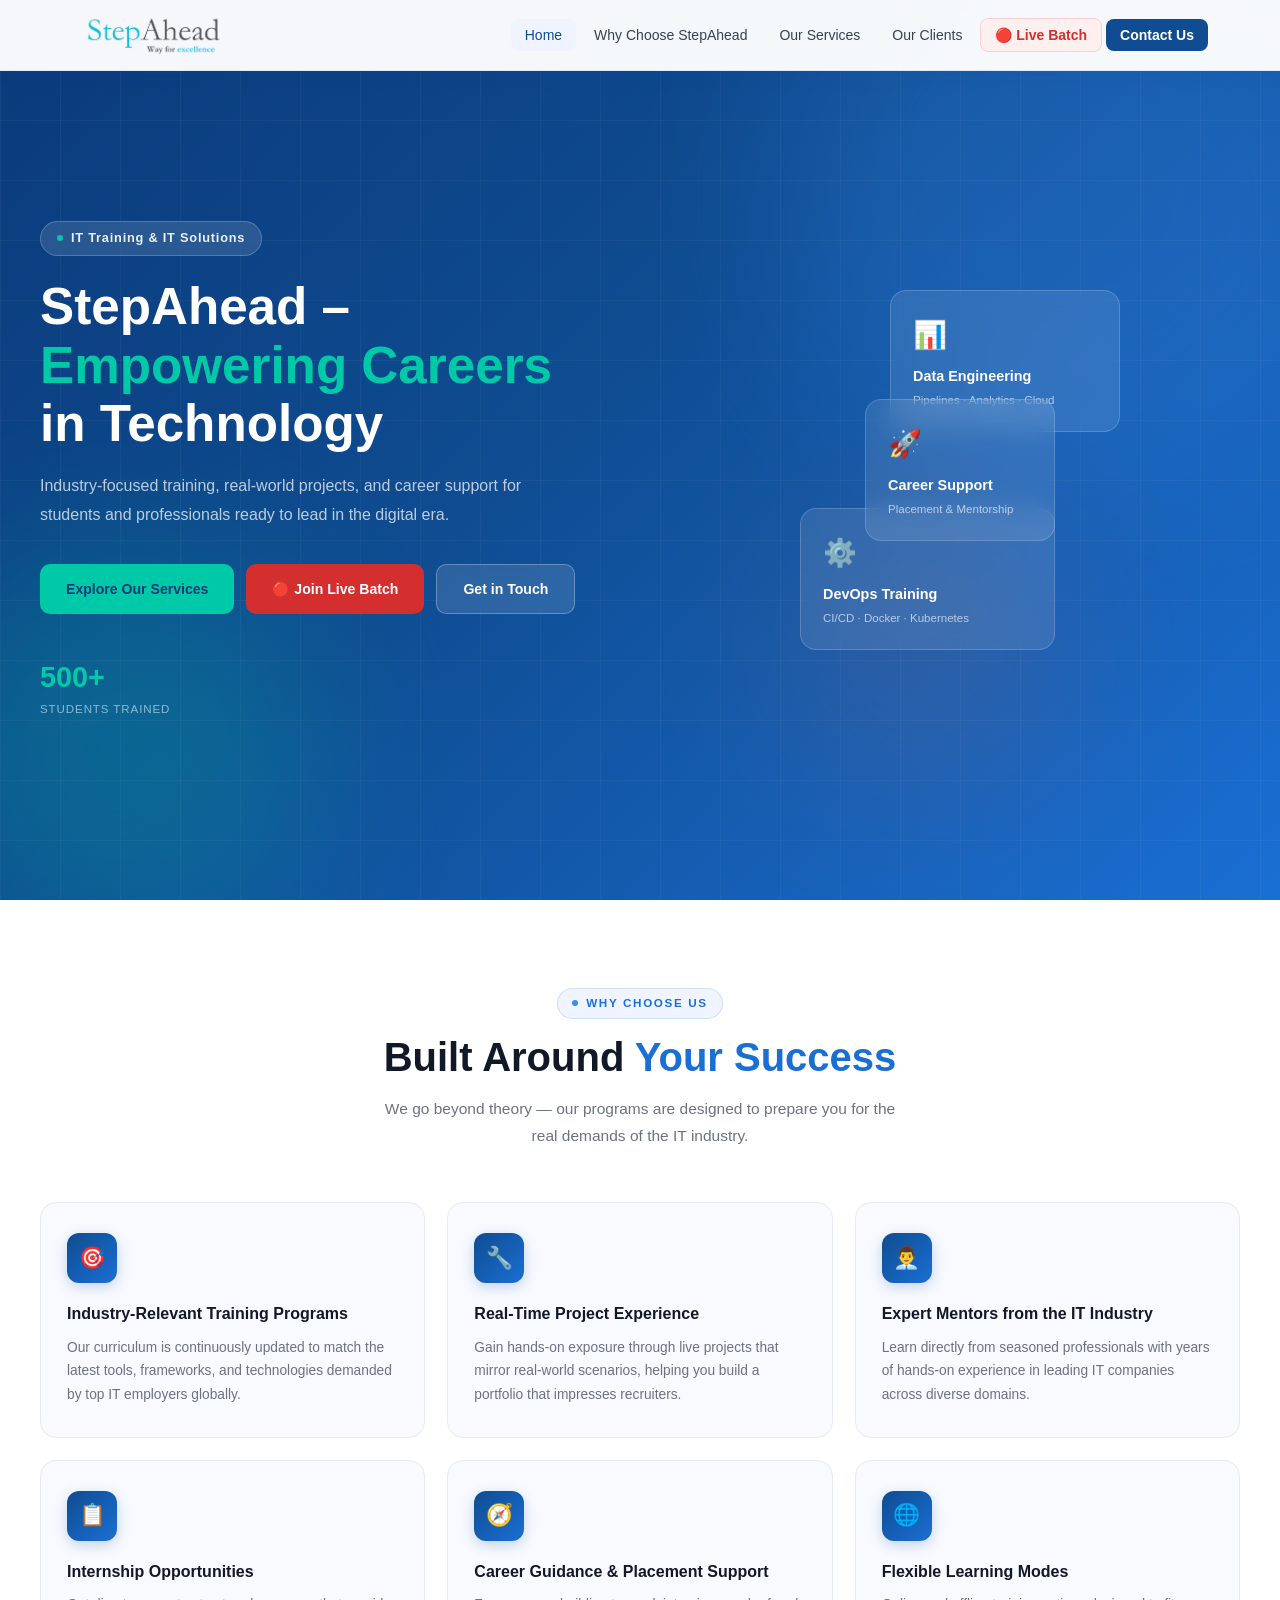
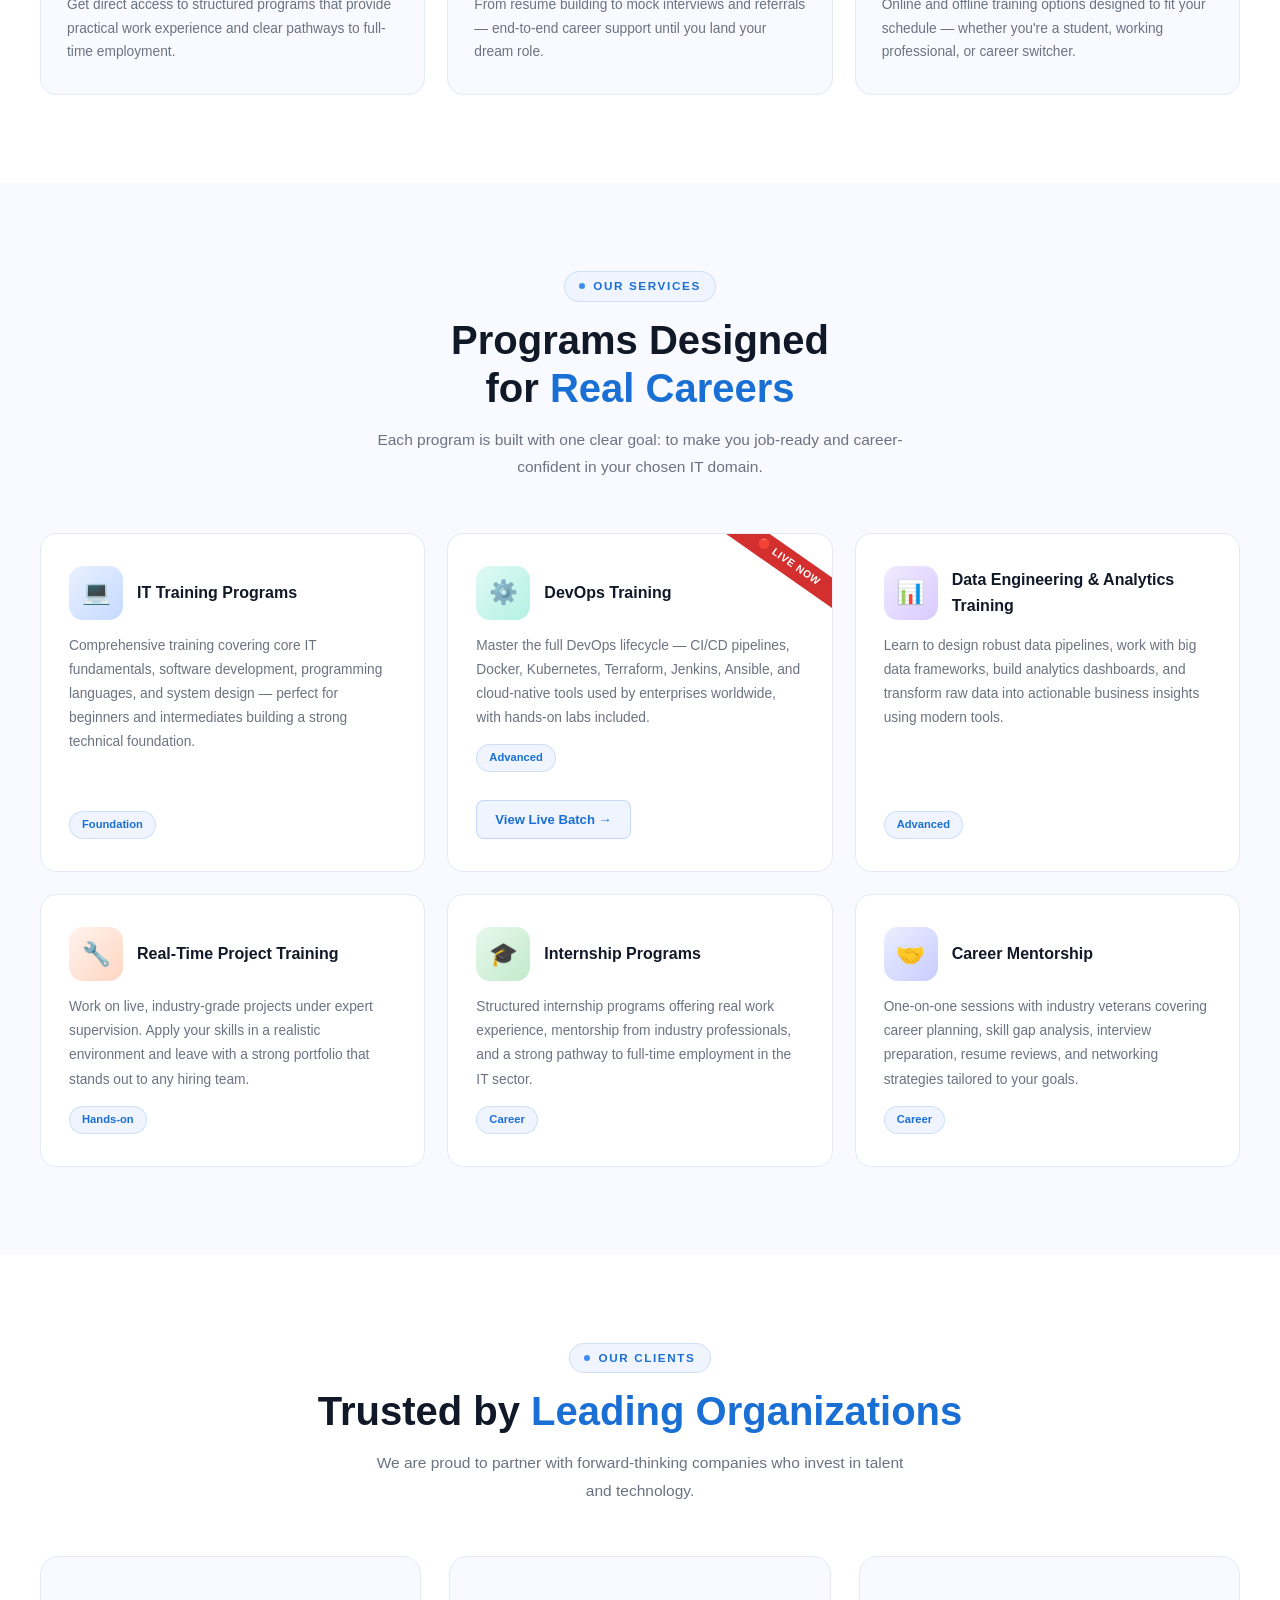
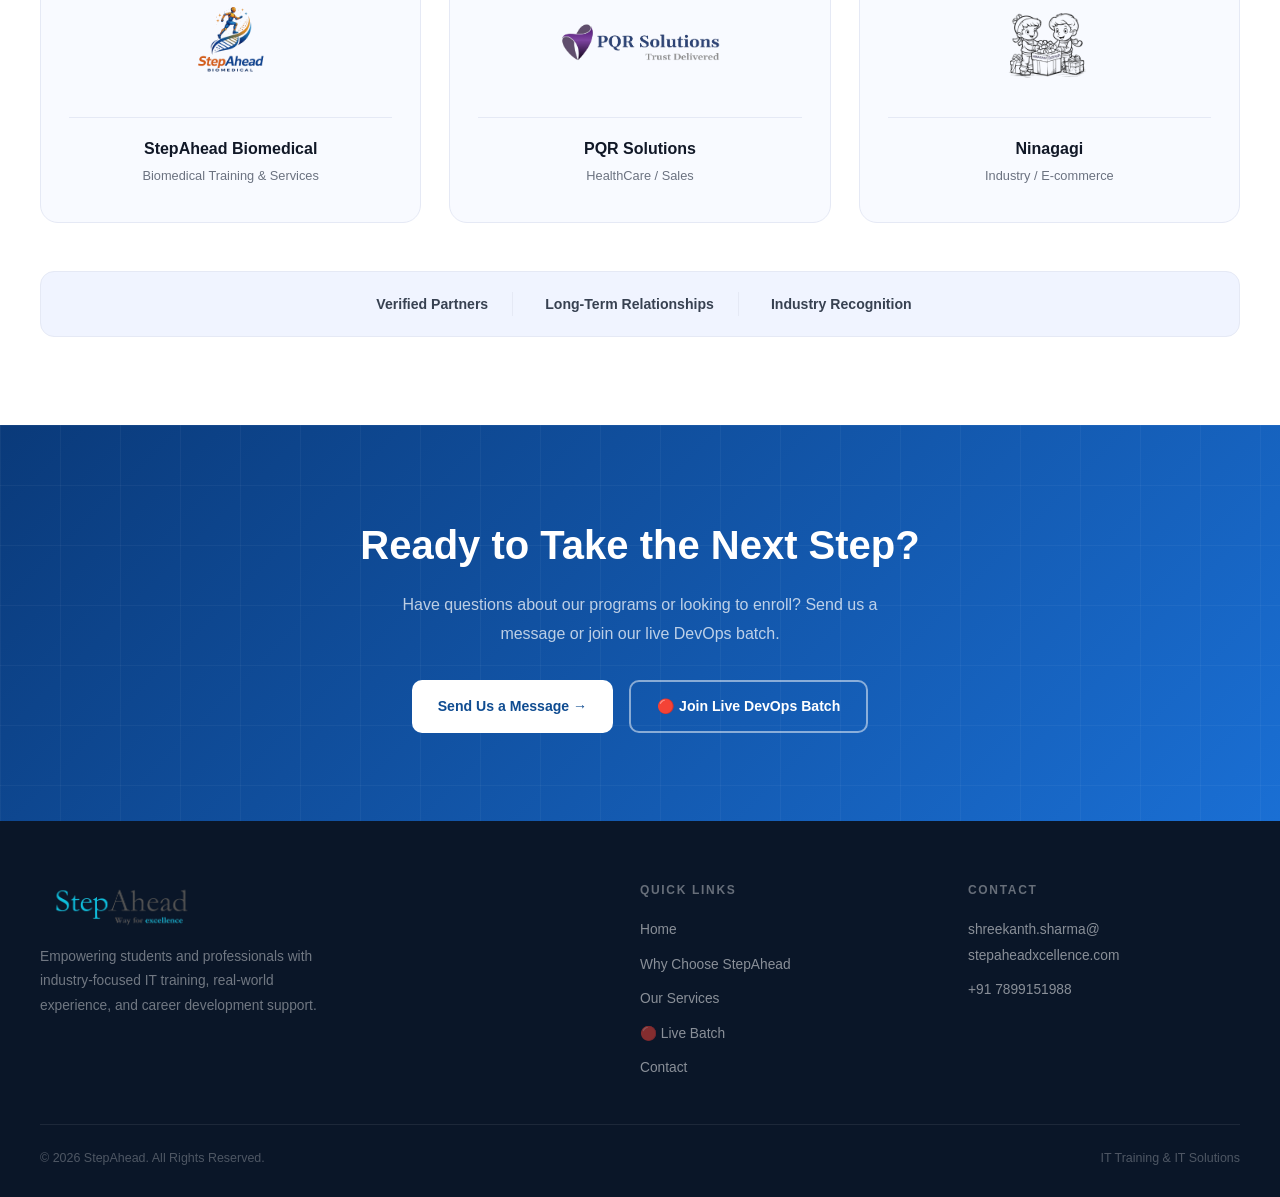
==== index.html @ 2c47f0ab "Live Batch Update" ====
<!DOCTYPE html>
<html lang="en">
<head>
  <meta charset="UTF-8" />
  <meta name="viewport" content="width=device-width, initial-scale=1.0" />
  <title>StepAhead – Way for Excellence</title>
  <link rel="icon" href="Images/SAlogo.png">
  <link href="https://fonts.googleapis.com/css2?family=Inter:wght@300;400;500;600;700;800&family=Clash+Display:wght@500;600;700&display=swap" rel="stylesheet">
  <link rel="stylesheet" href="style.css" />
  <script src="https://checkout.razorpay.com/v1/checkout.js"></script>
</head>
<body>

  <nav>
    <div class="nav-inner">
      <a class="logo" href="#" onclick="showPage('home'); return false;">
        <img src="Images/stepahead_logo.png" class="logo-img">
      </a>
      <ul class="nav-links">
        <li><a href="#" onclick="showPage('home'); return false;" data-page="home" class="current">Home</a></li>
        <li><a href="#" onclick="showPage('home', 'why'); return false;" data-page="home">Why Choose StepAhead</a></li>
        <li><a href="#" onclick="showPage('home', 'services'); return false;" data-page="home">Our Services</a></li>
        <li><a href="#" onclick="showPage('home', 'clients'); return false;" data-page="home">Our Clients</a></li>
        <li><a href="#" onclick="showPage('livebatch'); return false;" data-page="livebatch" class="nav-live">&#128308; Live Batch</a></li>
        <li><a href="#" onclick="showPage('contact'); return false;" data-page="contact" class="nav-cta">Contact Us</a></li>
      </ul>
      <button class="hamburger" id="hamburger" onclick="toggleMobile()" aria-label="Menu">
        <span></span><span></span><span></span>
      </button>
    </div>
  </nav>

  <div class="mobile-menu" id="mobileMenu">
    <ul>
      <li><a href="#" onclick="showPage('home'); toggleMobile(); return false;">Home</a></li>
      <li><a href="#" onclick="showPage('home', 'why'); toggleMobile(); return false;">Why Choose StepAhead</a></li>
      <li><a href="#" onclick="showPage('home', 'services'); toggleMobile(); return false;">Our Services</a></li>
      <li><a href="#" onclick="showPage('home', 'clients'); toggleMobile(); return false;">Our Clients</a></li>
      <li><a href="#" onclick="showPage('livebatch'); toggleMobile(); return false;">&#128308; Live Batch</a></li>
      <li><a href="#" onclick="showPage('contact'); toggleMobile(); return false;">Contact Us</a></li>
    </ul>
  </div>

  <!-- HOME PAGE -->
  <div id="home" class="page active">
    <section class="hero">
      <div class="hero-blobs"><div class="blob blob-1"></div><div class="blob blob-2"></div><div class="blob blob-3"></div></div>
      <div class="hero-grid"></div>
      <div class="hero-inner container">
        <div class="hero-content">
          <div class="hero-tag"><span class="hero-tag-dot"></span>IT Training &amp; IT Solutions</div>
          <h1>StepAhead –<br><span>Empowering Careers</span><br>in Technology</h1>
          <p>Industry-focused training, real-world projects, and career support for students and professionals ready to lead in the digital era.</p>
          <div class="hero-btns">
            <a href="#" class="btn btn-primary" onclick="showPage('home', 'services'); return false;">Explore Our Services</a>
            <a href="#" class="btn btn-live pulse-btn" onclick="showPage('livebatch'); return false;">&#128308; Join Live Batch</a>
            <a href="#" class="btn btn-secondary" onclick="showPage('contact'); return false;">Get in Touch</a>
          </div>
          <div class="hero-stats">
            <div class="hstat"><div class="hstat-num">500+</div><div class="hstat-label">Students Trained</div></div>
          </div>
        </div>
        <div class="hero-visual">
          <div class="hero-cards-stack">
            <div class="hcard hcard-1"><div class="hcard-icon">&#9881;&#65039;</div><div class="hcard-title">DevOps Training</div><div class="hcard-sub">CI/CD · Docker · Kubernetes</div></div>
            <div class="hcard hcard-2"><div class="hcard-icon">&#128202;</div><div class="hcard-title">Data Engineering</div><div class="hcard-sub">Pipelines · Analytics · Cloud</div></div>
            <div class="hcard hcard-3"><div class="hcard-icon">&#128640;</div><div class="hcard-title">Career Support</div><div class="hcard-sub">Placement &amp; Mentorship</div></div>
          </div>
        </div>
      </div>
    </section>

    <section class="why-section" id="why">
      <div class="container">
        <div class="section-header text-center fade-up">
          <div class="section-label">Why Choose Us</div>
          <h2 class="section-title">Built Around <span>Your Success</span></h2>
          <p class="section-sub">We go beyond theory — our programs are designed to prepare you for the real demands of the IT industry.</p>
        </div>
        <div class="why-grid">
          <div class="why-card fade-up"><div class="why-icon">&#127919;</div><h3>Industry-Relevant Training Programs</h3><p>Our curriculum is continuously updated to match the latest tools, frameworks, and technologies demanded by top IT employers globally.</p></div>
          <div class="why-card fade-up"><div class="why-icon">&#128295;</div><h3>Real-Time Project Experience</h3><p>Gain hands-on exposure through live projects that mirror real-world scenarios, helping you build a portfolio that impresses recruiters.</p></div>
          <div class="why-card fade-up"><div class="why-icon">&#128104;&#8205;&#128188;</div><h3>Expert Mentors from the IT Industry</h3><p>Learn directly from seasoned professionals with years of hands-on experience in leading IT companies across diverse domains.</p></div>
          <div class="why-card fade-up"><div class="why-icon">&#128203;</div><h3>Internship Opportunities</h3><p>Get direct access to structured programs that provide practical work experience and clear pathways to full-time employment.</p></div>
          <div class="why-card fade-up"><div class="why-icon">&#129517;</div><h3>Career Guidance &amp; Placement Support</h3><p>From resume building to mock interviews and referrals — end-to-end career support until you land your dream role.</p></div>
          <div class="why-card fade-up"><div class="why-icon">&#127760;</div><h3>Flexible Learning Modes</h3><p>Online and offline training options designed to fit your schedule — whether you're a student, working professional, or career switcher.</p></div>
        </div>
      </div>
    </section>

    <section class="services-section" id="services">
      <div class="container">
        <div class="section-header text-center fade-up">
          <div class="section-label">Our Services</div>
          <h2 class="section-title">Programs Designed<br>for <span>Real Careers</span></h2>
          <p class="section-sub">Each program is built with one clear goal: to make you job-ready and career-confident in your chosen IT domain.</p>
        </div>
        <div class="services-grid">
          <div class="service-card fade-up">
            <div class="service-header"><div class="service-icon-wrap si-blue">&#128187;</div><h3>IT Training Programs</h3></div>
            <p>Comprehensive training covering core IT fundamentals, software development, programming languages, and system design — perfect for beginners and intermediates building a strong technical foundation.</p>
            <span class="service-tag">Foundation</span>
          </div>
          <div class="service-card fade-up" style="position:relative;overflow:hidden;">
            <div class="live-badge-corner">&#128308; LIVE NOW</div>
            <div class="service-header"><div class="service-icon-wrap si-teal">&#9881;&#65039;</div><h3>DevOps Training</h3></div>
            <p>Master the full DevOps lifecycle — CI/CD pipelines, Docker, Kubernetes, Terraform, Jenkins, Ansible, and cloud-native tools used by enterprises worldwide, with hands-on labs included.</p>
            <span class="service-tag">Advanced</span>
            <div style="margin-top:14px;"><a href="#" onclick="showPage('livebatch'); return false;" class="btn-know-more">View Live Batch &#8594;</a></div>
          </div>
          <div class="service-card fade-up">
            <div class="service-header"><div class="service-icon-wrap si-purple">&#128202;</div><h3>Data Engineering &amp; Analytics Training</h3></div>
            <p>Learn to design robust data pipelines, work with big data frameworks, build analytics dashboards, and transform raw data into actionable business insights using modern tools.</p>
            <span class="service-tag">Advanced</span>
          </div>
          <div class="service-card fade-up">
            <div class="service-header"><div class="service-icon-wrap si-orange">&#128295;</div><h3>Real-Time Project Training</h3></div>
            <p>Work on live, industry-grade projects under expert supervision. Apply your skills in a realistic environment and leave with a strong portfolio that stands out to any hiring team.</p>
            <span class="service-tag">Hands-on</span>
          </div>
          <div class="service-card fade-up">
            <div class="service-header"><div class="service-icon-wrap si-green">&#127891;</div><h3>Internship Programs</h3></div>
            <p>Structured internship programs offering real work experience, mentorship from industry professionals, and a strong pathway to full-time employment in the IT sector.</p>
            <span class="service-tag">Career</span>
          </div>
          <div class="service-card fade-up">
            <div class="service-header"><div class="service-icon-wrap si-indigo">&#129309;</div><h3>Career Mentorship</h3></div>
            <p>One-on-one sessions with industry veterans covering career planning, skill gap analysis, interview preparation, resume reviews, and networking strategies tailored to your goals.</p>
            <span class="service-tag">Career</span>
          </div>
        </div>
      </div>
    </section>

    <section class="clients-section" id="clients">
      <div class="container">
        <div class="section-header text-center fade-up">
          <div class="section-label">Our Clients</div>
          <h2 class="section-title">Trusted by <span>Leading Organizations</span></h2>
          <p class="section-sub">We are proud to partner with forward-thinking companies who invest in talent and technology.</p>
        </div>
        <div class="clients-grid">
          <div class="client-card fade-up"><div class="client-logo-wrap"><img src="Images/stepaheadbiomedical.png" alt="Client 1" class="client-img" onerror="this.style.display='none'; this.nextElementSibling.style.display='flex';" /><div class="client-placeholder"><span class="client-placeholder-icon">&#127970;</span><span class="client-placeholder-text">stepaheadbiomedical</span></div></div><div class="client-info"><div class="client-name">StepAhead Biomedical</div><div class="client-desc">Biomedical Training &amp; Services</div></div></div>
          <div class="client-card fade-up"><div class="client-logo-wrap"><img src="Images/pqrs.png" alt="Client 2" class="client-img" onerror="this.style.display='none'; this.nextElementSibling.style.display='flex';" /><div class="client-placeholder"><span class="client-placeholder-icon">&#127970;</span><span class="client-placeholder-text">Pqrs</span></div></div><div class="client-info"><div class="client-name">PQR Solutions</div><div class="client-desc">HealthCare / Sales</div></div></div>
          <div class="client-card fade-up"><div class="client-logo-wrap"><img src="Images/ninagagi.png" alt="Client 3" class="client-img" onerror="this.style.display='none'; this.nextElementSibling.style.display='flex';" /><div class="client-placeholder"><span class="client-placeholder-icon">&#127970;</span><span class="client-placeholder-text">Ninagagi</span></div></div><div class="client-info"><div class="client-name">Ninagagi</div><div class="client-desc">Industry / E-commerce</div></div></div>
        </div>
        <div class="trust-strip fade-up">
          <div class="trust-item"><span class="trust-icon"></span> Verified Partners</div>
          <div class="trust-divider"></div>
          <div class="trust-item"><span class="trust-icon"></span> Long-Term Relationships</div>
          <div class="trust-divider"></div>
          <div class="trust-item"><span class="trust-icon"></span> Industry Recognition</div>
        </div>
      </div>
    </section>

    <section class="contact-cta">
      <div class="container">
        <h2>Ready to Take the Next Step?</h2>
        <p>Have questions about our programs or looking to enroll? Send us a message or join our live DevOps batch.</p>
        <div style="display:flex;gap:16px;justify-content:center;flex-wrap:wrap;">
          <a href="#" class="btn btn-white" onclick="showPage('contact'); return false;">Send Us a Message &#8594;</a>
          <a href="#" class="btn-live-outline" onclick="showPage('livebatch'); return false;">&#128308; Join Live DevOps Batch</a>
        </div>
      </div>
    </section>

    <footer>
      <div class="footer-inner">
        <div class="footer-grid">
          <div class="footer-brand"><a class="logo" href="#" onclick="showPage('home'); return false;"><img src="Images/stepahead_logo.png" class="logo-img"></a><p>Empowering students and professionals with industry-focused IT training, real-world experience, and career development support.</p></div>
          <div class="footer-col"><h4>Quick Links</h4><ul><li><a href="#" onclick="showPage('home'); return false;">Home</a></li><li><a href="#" onclick="showPage('home', 'why'); return false;">Why Choose StepAhead</a></li><li><a href="#" onclick="showPage('home', 'services'); return false;">Our Services</a></li><li><a href="#" onclick="showPage('livebatch'); return false;">&#128308; Live Batch</a></li><li><a href="#" onclick="showPage('contact'); return false;">Contact</a></li></ul></div>
          <div class="footer-col"><h4>Contact</h4><ul><li><a href="mailto:shreekanth.sharma@stepaheadxcellence.com">shreekanth.sharma@<br>stepaheadxcellence.com</a></li><li><a href="tel:+917899151988">+91 7899151988</a></li></ul></div>
        </div>
        <div class="footer-bottom"><p>&#169; 2026 StepAhead. All Rights Reserved.</p><p>IT Training &amp; IT Solutions</p></div>
      </div>
    </footer>
  </div> 

  <div id="livebatch" class="page">
    <div class="page-top-pad">

      <section class="course-hero">
        <div class="course-hero-bg"></div>
        <div class="container">
          <div class="live-badge-pill">&#128308; BATCH 3 — NOW ENROLLING</div>
          <h1 class="course-hero-title">DevOps Mastery<br><span>60-Day Live Training</span></h1>
          <p class="course-hero-sub">From Zero to Production-Ready Engineer — 1.5 Hours Daily Live Sessions </p>
          <div class="course-meta-strip">
            <div class="cmeta"><span class="cmeta-icon">&#128197;</span><span>60 Days</span></div>
            <div class="cmeta"><span class="cmeta-icon">&#9201;&#65039;</span><span>90 Min/Day</span></div>
            <div class="cmeta"><span class="cmeta-icon">&#129514;</span><span>50 Hands-On Labs</span></div>
            <div class="cmeta"><span class="cmeta-icon">&#127942;</span><span>Certificate</span></div>
          </div>
          <div class="course-hero-btns">
            <button class="btn-enroll-hero" onclick="openRegModal()">Enroll Now — &#8377;4,999</button>
            <a href="DevOps_60Day_Course.pdf" target="_blank" class="btn-brochure">&#128196; View Full Brochure</a>
          </div>
        </div>
      </section>

      <section class="tech-strip">
        <div class="container">
          <p class="tech-strip-label">Technologies You'll Master</p>
          <div class="tech-tags">
            <span>Linux</span><span>Docker</span><span>Kubernetes</span><span>Terraform</span>
            <span>Git &amp; GitHub</span><span>AWS</span><span>Azure</span><span>Jenkins</span>
            <span>Grafana</span><span>Prometheus</span><span>ArgoCD</span><span>DevSecOps</span>
          </div>
        </div>
      </section>

      <section class="course-section">
        <div class="container">
          <div class="section-header fade-up">
            <div class="section-label">Why This Course</div>
            <h2 class="section-title">Transform Your <span>Engineering Career</span></h2>
          </div>
          <div class="why-course-grid fade-up">
            <div class="why-course-text">
              <p>The world doesn't need more developers who simply write code. It needs engineers who understand how software breathes in production — how it is built, tested, secured, deployed, monitored, and scaled across thousands of nodes.</p>
              <p>Every module is built around real-world scenarios drawn from companies like <strong>Netflix, Amazon, Spotify, and Uber</strong> — the organizations that invented and refined the DevOps culture. You will not be watching theory slides. You will be building things.</p>
              <div class="stats-row">
                <div class="stat-box"><div class="stat-num">200x</div><div class="stat-txt">More frequent deployments</div></div>
                <div class="stat-box"><div class="stat-num">24x</div><div class="stat-txt">Faster incident recovery</div></div>
                <div class="stat-box"><div class="stat-num">50%</div><div class="stat-txt">Fewer production failures</div></div>
              </div>
              <p class="salary-note">&#128176; <strong>Salary Range:</strong> &#8377;06–40 LPA in India &nbsp;|&nbsp; $90K–$160K globally</p>
            </div>
            <div class="why-course-points">
              <div class="check-point"><span class="cp-icon">&#9989;</span><span>5 Hands-On Labs per module</span></div>
              <div class="check-point"><span class="cp-icon">&#9989;</span><span>Capstone project reviewed by mentors</span></div>
              <div class="check-point"><span class="cp-icon">&#9989;</span><span>GitHub portfolio you own outright</span></div>
              <div class="check-point"><span class="cp-icon">&#9989;</span><span>Session recordings available</span></div>
              <div class="check-point"><span class="cp-icon">&#9989;</span><span>Private community workspace</span></div>
              <div class="check-point"><span class="cp-icon">&#9989;</span><span>Weekly 1-on-1 mentor reviews</span></div>
              <div class="check-point"><span class="cp-icon">&#9989;</span><span>Course completion certificate</span></div>
              <div class="check-point"><span class="cp-icon">&#9989;</span><span>Lifetime access to course updates</span></div>
            </div>
          </div>
        </div>
      </section>

      <section class="course-section modules-section">
        <div class="container">
          <div class="section-header text-center fade-up">
            <div class="section-label">Course Curriculum</div>
            <h2 class="section-title">10 Modules · <span>60 Days</span></h2>
            <p class="section-sub">A structured journey from zero to production-ready engineer</p>
          </div>
          <div class="modules-grid fade-up">

            <div class="module-card">
              <div class="module-header"><div class="module-num">M1</div><div><div class="module-title">DevOps Foundations &amp; Culture</div><div class="module-days">Days 1–5</div></div></div>
              <p>CALMS framework, Three Ways, CI/CD pipeline model, SRE vs DevOps, DevSecOps introduction, and modern toolchain overview. Learn how Amazon deploys 10,000+ times per day.</p>
              <div class="module-tags"><span>CALMS</span><span>CI/CD</span><span>SRE</span></div>
            </div>

            <div class="module-card">
              <div class="module-header"><div class="module-num">M2</div><div><div class="module-title">Linux for DevOps Engineers</div><div class="module-days">Days 6–15</div></div></div>
              <p>Filesystem hierarchy, process management, networking fundamentals, shell scripting (2 deep-dive days), disk management, cron jobs, systemd, and Linux security hardening with SSH best practices.</p>
              <div class="module-tags"><span>Bash</span><span>Networking</span><span>Security</span></div>
            </div>

            <div class="module-card">
              <div class="module-header"><div class="module-num">M3</div><div><div class="module-title">Docker &amp; Containerization</div><div class="module-days">Days 16–22</div></div></div>
              <p>Namespaces, cgroups, Dockerfiles with multi-stage builds, volumes, networking, Docker Compose for multi-container apps, container registries, Trivy image scanning, and production best practices.</p>
              <div class="module-tags"><span>Docker</span><span>Compose</span><span>Trivy</span></div>
            </div>

            <div class="module-card">
              <div class="module-header"><div class="module-num">M4</div><div><div class="module-title">Kubernetes &amp; Orchestration</div><div class="module-days">Days 23–31</div></div></div>
              <p>Full K8s architecture, Pods/Deployments/Services, Ingress, Gateway API, ConfigMaps, Secrets, persistent storage (PV/PVC), RBAC, Helm, Kustomize, ArgoCD GitOps, and pod autoscaling (HPA/VPA/Cluster).</p>
              <div class="module-tags"><span>Kubernetes</span><span>Helm</span><span>ArgoCD</span></div>
            </div>

            <div class="module-card">
              <div class="module-header"><div class="module-num">M5</div><div><div class="module-title">Terraform &amp; Infrastructure as Code</div><div class="module-days">Days 32–38</div></div></div>
              <p>HCL deep dive, remote state with S3/DynamoDB locking, reusable modules, multi-environment patterns, Terraform in CI/CD pipelines, Open Policy Agent compliance, and drift detection.</p>
              <div class="module-tags"><span>Terraform</span><span>HCL</span><span>OPA</span></div>
            </div>

            <div class="module-card">
              <div class="module-header"><div class="module-num">M6</div><div><div class="module-title">Git, GitHub &amp; GitOps</div><div class="module-days">Days 39–45</div></div></div>
              <p>Git internals and object model, branching strategies (Gitflow, trunk-based, GitHub Flow), GitHub Actions CI/CD pipelines, OIDC auth, GitOps with ArgoCD and Flux, and custom GitHub Actions.</p>
              <div class="module-tags"><span>GitHub Actions</span><span>GitOps</span><span>ArgoCD</span></div>
            </div>

            <div class="module-card">
              <div class="module-header"><div class="module-num">M7</div><div><div class="module-title">AWS for DevOps Engineers</div><div class="module-days">Days 46–50</div></div></div>
              <p>VPC architecture, IAM in depth, EC2/ECS/EKS/Lambda, S3/RDS/DynamoDB, CodePipeline/CodeBuild/CodeDeploy, CloudWatch Container Insights, GuardDuty, Security Hub, and AWS cost optimization.</p>
              <div class="module-tags"><span>AWS</span><span>EKS</span><span>CodePipeline</span></div>
            </div>

            <div class="module-card">
              <div class="module-header"><div class="module-num">M8</div><div><div class="module-title">Azure DevOps &amp; Microsoft Cloud</div><div class="module-days">Days 51–55</div></div></div>
              <p>Azure Resource Manager, Bicep IaC, Azure AD and Managed Identities, AKS with Workload Identity, Azure DevOps YAML pipelines with approval gates, Azure Monitor, KQL queries, and Defender for Cloud.</p>
              <div class="module-tags"><span>Azure</span><span>AKS</span><span>Bicep</span></div>
            </div>

            <div class="module-card">
              <div class="module-header"><div class="module-num">M9</div><div><div class="module-title">Jenkins &amp; Advanced CI/CD</div><div class="module-days">Days 56–58</div></div></div>
              <p>Jenkins architecture with JCasC, Declarative pipelines, Shared Libraries for reusable pipeline code, dynamic Kubernetes agents, Kaniko builds (no privileged mode), pipeline security with HashiCorp Vault.</p>
              <div class="module-tags"><span>Jenkins</span><span>Kaniko</span><span>Vault</span></div>
            </div>

            <div class="module-card">
              <div class="module-header"><div class="module-num">M10</div><div><div class="module-title">Grafana, Prometheus &amp; Observability</div><div class="module-days">Days 59–60</div></div></div>
              <p>Prometheus data model, PromQL, kube-prometheus stack, Grafana dashboards and unified alerting, Loki for log aggregation, Tempo for distributed tracing, and OpenTelemetry as the modern instrumentation standard.</p>
              <div class="module-tags"><span>Prometheus</span><span>Grafana</span><span>OpenTelemetry</span></div>
            </div>

            <div class="module-card module-capstone">
              <div class="module-header"><div class="module-num cap">&#127942;</div><div><div class="module-title">Capstone: Production-Ready Platform</div><div class="module-days">Final Week</div></div></div>
              <p>Build a complete production-grade platform integrating every tool: Terraform-provisioned cloud infra, secure Kubernetes cluster, Jenkins + GitHub Actions CI/CD, microservices in Docker, GitOps via ArgoCD, and full Prometheus + Grafana + Loki + Tempo observability stack with security scanning at every stage.</p>
              <div class="module-tags"><span>All Tools</span><span>Portfolio Project</span><span>30-min Demo</span></div>
            </div>

          </div>

          <div class="brochure-cta fade-up">
            <p>Want the complete day-by-day breakdown with all 50 hands-on labs?</p>
            <a href="DevOps_60Day_Course.pdf" target="_blank" class="btn-brochure-lg">&#128196; Download Full Course Brochure</a>
          </div>
        </div>
      </section>

      <section class="pricing-section">
        <div class="container">
          <div class="section-header text-center fade-up">
            <div class="section-label">Enroll Now</div>
            <h2 class="section-title">Join <span>Batch 3</span></h2>
            <p class="section-sub">Limited to 30 seats. Sessions run Mon–Sat, 90 min/day. Recordings available.</p>
          </div>
          <div class="pricing-card fade-up">
            <div class="pricing-badge">Most Popular</div>
            <div class="pricing-top">
              <div class="pricing-icon">&#9881;&#65039;</div>
              <div class="pricing-name">DevOps Mastery — Batch 3</div>
              <div class="pricing-duration">60 Days · Live · 1.5 hrs/day</div>
            </div>
            <div class="pricing-amount">
              <span class="price-currency">&#8377;</span>
              <span class="price-value">4,999</span>
              <span class="price-note">one-time</span>
            </div>
            <ul class="pricing-features">
              <li>&#9989; 60 live instructor-led sessions with recordings</li>
              <li>&#9989; 50 hands-on labs across 10 modules</li>
              <li>&#9989; Private community workspace</li>
              <li>&#9989; All course materials &amp; code repositories</li>
              <li>&#9989; Weekly 1-on-1 progress reviews with mentor</li>
              <li>&#9989; Capstone project review &amp; 30-min demo</li>
              <li>&#9989; Course completion certificate</li>
              <li>&#9989; GitHub portfolio repository you own</li>
              <li>&#9989; Lifetime access to course updates</li>
            </ul>
            <button class="btn-enroll-main" onclick="openRegModal()">Enroll &amp; Pay &#8377;4,999</button>
            <p class="pricing-note">Secure payment via Razorpay · UPI / Card / Net Banking accepted</p>
          </div>
        </div>
      </section>

      <footer>
        <div class="footer-inner">
          <div class="footer-grid">
            <div class="footer-brand"><a class="logo" href="#" onclick="showPage('home'); return false;"><img src="Images/stepahead_logo.png" class="logo-img"></a><p>Empowering students and professionals with industry-focused IT training and career development support.</p></div>
            <div class="footer-col"><h4>Quick Links</h4><ul><li><a href="#" onclick="showPage('home'); return false;">Home</a></li><li><a href="#" onclick="showPage('livebatch'); return false;">Live Batch</a></li><li><a href="#" onclick="showPage('home', 'services'); return false;">Our Services</a></li><li><a href="#" onclick="showPage('contact'); return false;">Contact</a></li></ul></div>
            <div class="footer-col"><h4>Contact</h4><ul><li><a href="mailto:shreekanth.sharma@stepaheadxcellence.com">shreekanth.sharma@<br>stepaheadxcellence.com</a></li><li><a href="tel:+917899151988">+91 7899151988</a></li></ul></div>
          </div>
          <div class="footer-bottom"><p>&#169; 2026 StepAhead. All Rights Reserved.</p><p>IT Training &amp; IT Solutions</p></div>
        </div>
      </footer>
    </div>
  </div>


  <div id="contact" class="page">
    <div class="page-top-pad">
      <div class="page-hero">
        <div class="container">
          <div class="section-label">Get in Touch</div>
          <h1>Send Us a Message</h1>
          <p>Have a question about our programs, courses, or career support? Fill in the form below and our team will get back to you within 24 hours.</p>
        </div>
      </div>
      <div class="contact-body">
        <div class="contact-grid">
          <div class="cinfo-block fade-up">
            <h3>Contact Information</h3>
            <div class="cinfo-item"><div class="cinfo-icon">&#128231;</div><div><div class="cinfo-label">Email</div><div class="cinfo-val">shreekanth.sharma@stepaheadxcellence.com</div></div></div>
            <div class="cinfo-item"><div class="cinfo-icon">&#128222;</div><div><div class="cinfo-label">Phone</div><div class="cinfo-val">+91 7899151988</div></div></div>
            <div class="cinfo-item"><div class="cinfo-icon">&#127760;</div><div><div class="cinfo-label">Website</div><div class="cinfo-val">stepaheadxcellence.com</div></div></div>
            <div class="cinfo-item"><div class="cinfo-icon">&#128205;</div><div><div class="cinfo-label">Location</div><div class="cinfo-val">No. 59/22, 2nd floor, Kamakya Layout, Bangalore - 560085</div></div></div>
            <div class="cinfo-item"><div class="cinfo-icon">&#128336;</div><div><div class="cinfo-label">Office Hours</div><div class="cinfo-val">Mon – Sat: 9:00 AM – 9:00 PM IST</div></div></div>
          </div>
          <div class="form-card fade-up">
            <div id="contactFormInner">
              <div class="form-card-title">Send Us a Message</div>
              <div class="form-card-sub">We'd love to hear from you. Fields marked * are required.</div>
              <form id="contactForm" action="https://formspree.io/f/xreyggek" method="POST" onsubmit="handleFormSubmit(event)">
                <input type="hidden" name="_replyto" id="replyToField" value="" />
                <div class="form-row">
                  <div class="form-group"><label for="fname">Full Name *</label><input type="text" id="fname" name="name" placeholder="Your full name" required /></div>
                  <div class="form-group"><label for="femail">Email Address *</label><input type="email" id="femail" name="email" placeholder="your@email.com" required oninput="document.getElementById('replyToField').value = this.value" /></div>
                </div>
                <div class="form-group"><label for="fphone">Phone Number</label><input type="tel" id="fphone" name="phone" placeholder="+91 00000 00000" /></div>
                <div class="form-group"><label for="fsubject">Subject *</label>
                  <select id="fsubject" name="subject" required>
                    <option value="">What can we help you with?</option>
                    <option>DevOps Mastery – Live Batch Enquiry</option>
                    <option>IT Training Programs</option>
                    <option>Data Engineering &amp; Analytics Training</option>
                    <option>Real-Time Project Training</option>
                    <option>Internship Programs</option>
                    <option>Career Mentorship</option>
                    <option>General Enquiry</option>
                  </select>
                </div>
                <div class="form-group"><label for="fmessage">Message *</label><textarea id="fmessage" name="message" placeholder="Tell us more about what you're looking for..." required></textarea></div>
                <button type="submit" class="btn-submit" id="submitBtn">Send Message &#8594;</button>
                <p class="form-note">Your message is sent securely via Formspree directly to our team.</p>
              </form>
            </div>
            <div class="form-success-msg" id="formSuccess">
              <div class="check"></div>
              <h3>Message Sent Successfully!</h3>
              <p>Thank you for reaching out to StepAhead. We'll get back to you within 24 business hours at <strong>shreekanth.sharma@stepaheadxcellence.com</strong>.</p>
            </div>
          </div>
        </div>
      </div>
      <footer>
        <div class="footer-inner">
          <div class="footer-grid">
            <div class="footer-brand"><a class="logo" href="#" onclick="showPage('home'); return false;"><img src="Images/stepahead_logo.png" class="logo-img"></a><p>Empowering students and professionals with industry-focused IT training and career development support.</p></div>
            <div class="footer-col"><h4>Quick Links</h4><ul><li><a href="#" onclick="showPage('home'); return false;">Home</a></li><li><a href="#" onclick="showPage('home', 'why'); return false;">Why Choose StepAhead</a></li><li><a href="#" onclick="showPage('home', 'services'); return false;">Our Services</a></li><li><a href="#" onclick="showPage('livebatch'); return false;">Live Batch</a></li><li><a href="#" onclick="showPage('contact'); return false;">Contact</a></li></ul></div>
            <div class="footer-col"><h4>Contact</h4><ul><li><a href="mailto:shreekanth.sharma@stepaheadxcellence.com">shreekanth.sharma@<br>stepaheadxcellence.com</a></li></ul></div>
          </div>
          <div class="footer-bottom"><p>&#169; 2026 StepAhead. All Rights Reserved.</p><p>IT Training &amp; IT solutions</p></div>
        </div>
      </footer>
    </div>
  </div>


  
  <div id="regModal" class="modal-overlay" onclick="closeRegModal(event)">
    <div class="modal-box">
      <button class="modal-close" onclick="closeRegModalDirect()">&times;</button>
      <div id="regFormWrap">
        <div class="modal-header">
          <div class="modal-badge">&#128308; Batch 3 — DevOps Mastery</div>
          <h2>Register &amp; Enroll</h2>
          <p>Fill in your details. After registration you'll be redirected to complete payment of <strong>&#8377;4,999</strong> via Razorpay.</p>
        </div>
        <form id="regForm" onsubmit="handleRegistration(event)">
          <div class="form-group">
            <label for="reg_name">Full Name *</label>
            <input type="text" id="reg_name" name="name" placeholder="Your full name" required />
          </div>
          <div class="form-group">
            <label for="reg_email">Email Address (Gmail preferred) *</label>
            <input type="email" id="reg_email" name="email" placeholder="yourname@gmail.com" required />
          </div>
          <div class="form-group">
            <label for="reg_phone">Contact Number *</label>
            <input type="tel" id="reg_phone" name="phone" placeholder="+91 00000 00000" required />
          </div>
          <div class="form-group">
            <label for="reg_org">College / Organisation *</label>
            <input type="text" id="reg_org" name="organisation" placeholder="e.g. VTU / TCS / Infosys" required />
          </div>
          <button type="submit" class="btn-enroll-main" id="regSubmitBtn" style="width:100%;">Proceed to Payment &#8594;</button>
          <p class="form-note">Your data is sent directly to our team at shreekanth.sharma@stepaheadxcellence.com. Secure payment via Razorpay.</p>
        </form>
      </div>
      <div id="regSuccess" style="display:none;" class="form-success-msg">
        <div class="check"></div>
        <h3>Registration Received!</h3>
        <p>Thank you <span id="reg_success_name" style="font-weight:700;color:var(--blue);"></span>! Your details have been sent to our team. Completing payment now...</p>
      </div>
    </div>
  </div>

  <script src="script.js"></script>
</body>
</html>
---- style.css ----
/* ═══════════════════════════════════════════════
   StepAheadXcellence — style.css
   ═══════════════════════════════════════════════ */

/* ── RESET & VARIABLES ── */
*, *::before, *::after { margin: 0; padding: 0; box-sizing: border-box; }

:root {
  --blue:       #0f4c91;
  --blue-mid:   #1a6fd4;
  --blue-light: #3b8df0;
  --accent:     #00c9a7;
  --bg:         #f8faff;
  --surface:    #ffffff;
  --surface2:   #f0f4ff;
  --text:       #111827;
  --text-mid:   #374151;
  --text-muted: #6b7280;
  --border:     #e5e9f5;
  --shadow:     0 4px 24px rgba(15, 76, 145, 0.10);
  --shadow-lg:  0 12px 48px rgba(15, 76, 145, 0.16);
}

html { scroll-behavior: smooth; }

body {
  font-family: 'Plus Jakarta Sans', sans-serif;
  background: var(--bg);
  color: var(--text);
  line-height: 1.6;
  overflow-x: hidden;
}

::-webkit-scrollbar { width: 6px; }
::-webkit-scrollbar-track { background: var(--bg); }
::-webkit-scrollbar-thumb { background: var(--blue-mid); border-radius: 3px; }


/* ═══════════════════════════════════════════════
   PAGE SWITCHING
   ═══════════════════════════════════════════════ */
.page { display: none; }
.page.active { display: block; }


/* ═══════════════════════════════════════════════
   NAVIGATION
   ═══════════════════════════════════════════════ */
nav {
  position: fixed; top: 0; left: 0; right: 0; z-index: 1000;
  background: rgba(255, 255, 255, 0.96);
  backdrop-filter: blur(16px);
  border-bottom: 1px solid var(--border);
  box-shadow: 0 2px 20px rgba(15, 76, 145, 0.06);
}
.nav-inner {
  max-width: 1200px; margin: 0 auto; padding: 0 32px;
  display: flex; align-items: center; justify-content: space-between;
  height: 70px;
}
.logo {
  font-family: 'Syne', sans-serif; font-size: 1.25rem; font-weight: 800;
  color: var(--blue); text-decoration: none;
  display: flex; align-items: center; gap: 8px; white-space: nowrap;
}

.logo-img{
  height: 50px;
  width: auto;
  margin-right: 8px;
  margin-left: 8px;
  vertical-align: middle;
}

.nav-links { display: flex; align-items: center; gap: 4px; list-style: none; }
.nav-links a {
  text-decoration: none; font-size: 0.875rem; font-weight: 500;
  color: var(--text-mid); padding: 8px 14px; border-radius: 8px;
  transition: all 0.2s; cursor: pointer;
}
.nav-links a:hover,
.nav-links a.current { color: var(--blue); background: var(--surface2); }
.nav-links .nav-cta {
  background: var(--blue); color: #fff !important; font-weight: 600;
}
.nav-links .nav-cta:hover {
  background: var(--blue-mid);
  transform: translateY(-1px);
  box-shadow: 0 4px 14px rgba(15, 76, 145, 0.3);
}
.hamburger {
  display: none; flex-direction: column; gap: 5px;
  cursor: pointer; padding: 6px; background: none; border: none;
}
.hamburger span {
  display: block; width: 22px; height: 2px;
  background: var(--blue); border-radius: 2px; transition: all 0.3s;
}
.mobile-menu {
  display: none; position: fixed; top: 70px; left: 0; right: 0;
  background: #fff; border-bottom: 1px solid var(--border);
  padding: 16px 32px 24px; z-index: 999;
  box-shadow: 0 8px 24px rgba(0, 0, 0, 0.08);
}
.mobile-menu.open { display: block; }
.mobile-menu ul { list-style: none; display: flex; flex-direction: column; gap: 4px; }
.mobile-menu a {
  display: block; padding: 12px 16px; border-radius: 8px;
  text-decoration: none; color: var(--text-mid); font-weight: 500;
  transition: all 0.2s; cursor: pointer;
}
.mobile-menu a:hover { background: var(--surface2); color: var(--blue); }


/* ═══════════════════════════════════════════════
   HERO
   ═══════════════════════════════════════════════ */
.hero {
  min-height: 100vh; display: flex; align-items: center;
  padding: 120px 32px 80px;
  position: relative; overflow: hidden;
  background: linear-gradient(135deg, #0a3a7a 0%, #0f4c91 45%, #1a6fd4 100%);
}
.hero-blobs { position: absolute; inset: 0; overflow: hidden; pointer-events: none; }
.blob { position: absolute; border-radius: 50%; filter: blur(80px); }
.blob-1 { width: 600px; height: 600px; background: #3b8df0; top: -100px; right: -100px; opacity: 0.22; }
.blob-2 { width: 400px; height: 400px; background: #00c9a7; bottom: -50px; left: -80px; opacity: 0.22; }
.blob-3 { width: 300px; height: 300px; background: #ff6b35; bottom: 100px; right: 200px; opacity: 0.10; }
.hero-grid {
  position: absolute; inset: 0;
  background-image:
    linear-gradient(rgba(255,255,255,0.04) 1px, transparent 1px),
    linear-gradient(90deg, rgba(255,255,255,0.04) 1px, transparent 1px);
  background-size: 60px 60px;
}
.hero-inner {
  max-width: 1200px; margin: 0 auto; width: 100%;
  display: grid; grid-template-columns: 1fr 1fr; gap: 80px;
  align-items: center; position: relative; z-index: 2;
}
.hero-tag {
  display: inline-flex; align-items: center; gap: 8px;
  background: rgba(255,255,255,0.12); border: 1px solid rgba(255,255,255,0.2);
  color: rgba(255,255,255,0.9); padding: 6px 16px; border-radius: 100px;
  font-size: 0.8rem; font-weight: 600; letter-spacing: 0.06em;
  margin-bottom: 22px; backdrop-filter: blur(8px);
}
.hero-tag-dot {
  width: 6px; height: 6px; background: var(--accent);
  border-radius: 50%; animation: pulse 2s ease infinite; flex-shrink: 0;
}
@keyframes pulse {
  0%, 100% { transform: scale(1); opacity: 1; }
  50%       { transform: scale(1.5); opacity: 0.5; }
}
.hero-content h1 {
  font-family: 'Syne', sans-serif;
  font-size: clamp(2rem, 4vw, 3.2rem); font-weight: 800;
  color: #fff; line-height: 1.15; margin-bottom: 18px;
}
.hero-content h1 span { color: var(--accent); }
.hero-content p {
  font-size: 1rem; color: rgba(255,255,255,0.72);
  line-height: 1.8; margin-bottom: 34px; max-width: 500px;
}
.hero-btns { display: flex; gap: 12px; flex-wrap: wrap; }
.hero-stats { display: flex; gap: 32px; margin-top: 40px; flex-wrap: wrap; }
.hstat-num {
  font-family: 'Syne', sans-serif; font-size: 1.8rem; font-weight: 800; color: var(--accent);
}
.hstat-label {
  font-size: 0.72rem; color: rgba(255,255,255,0.55);
  letter-spacing: 0.08em; text-transform: uppercase;
}

/* Hero floating cards */
.hero-visual { display: flex; justify-content: center; align-items: center; }
.hero-cards-stack { position: relative; width: 320px; height: 360px; }
.hcard {
  position: absolute;
  background: rgba(255,255,255,0.1); backdrop-filter: blur(12px);
  border: 1px solid rgba(255,255,255,0.18); border-radius: 16px;
  padding: 22px; color: #fff;
}
.hcard-1 { bottom: 0; left: 0; width: 255px; animation: float1 4s ease-in-out infinite; }
.hcard-2 { top: 0; right: 0; width: 230px; animation: float2 5s ease-in-out infinite; }
.hcard-3 {
  top: 50%; left: 50%; transform: translate(-50%, -50%);
  width: 190px; animation: float3 4.5s ease-in-out infinite;
}
@keyframes float1 { 0%,100% { transform: translateY(0); } 50% { transform: translateY(-10px); } }
@keyframes float2 { 0%,100% { transform: translateY(0); } 50% { transform: translateY(10px); } }
@keyframes float3 {
  0%,100% { transform: translate(-50%, -50%); }
  50%     { transform: translate(-50%, calc(-50% - 8px)); }
}
.hcard-icon { font-size: 1.7rem; margin-bottom: 8px; }
.hcard-title { font-weight: 700; font-size: 0.9rem; margin-bottom: 3px; }
.hcard-sub { font-size: 0.72rem; opacity: 0.65; }


/* ═══════════════════════════════════════════════
   SHARED SECTION STYLES
   ═══════════════════════════════════════════════ */
section { padding: 88px 32px; }
.container { max-width: 1200px; margin: 0 auto; }

.section-label {
  display: inline-flex; align-items: center; gap: 8px;
  font-size: 0.73rem; font-weight: 700; letter-spacing: 0.14em; text-transform: uppercase;
  color: var(--blue-mid); background: var(--surface2);
  border: 1px solid rgba(26, 111, 212, 0.15);
  padding: 5px 14px; border-radius: 100px; margin-bottom: 14px;
}
.section-label::before {
  content: ''; width: 6px; height: 6px;
  background: var(--blue-light); border-radius: 50%; display: block;
}
.section-title {
  font-family: 'Syne', sans-serif;
  font-size: clamp(1.75rem, 3.2vw, 2.5rem); font-weight: 800;
  color: var(--text); line-height: 1.2; margin-bottom: 14px;
}
.section-title span { color: var(--blue-mid); }
.section-sub { font-size: 0.97rem; color: var(--text-muted); max-width: 530px; line-height: 1.78; }
.section-header { margin-bottom: 52px; }
.text-center { text-align: center; }
.text-center .section-sub { margin: 0 auto; }

/* Shared buttons */
.btn {
  display: inline-flex; align-items: center; gap: 8px;
  padding: 13px 26px; border-radius: 10px;
  font-family: 'Plus Jakarta Sans', sans-serif; font-size: 0.88rem; font-weight: 600;
  text-decoration: none; border: none; cursor: pointer; transition: all 0.25s;
}
.btn-primary { background: var(--accent); color: #0a3a7a; }
.btn-primary:hover { background: #00b894; transform: translateY(-2px); box-shadow: 0 8px 24px rgba(0,201,167,0.4); }
.btn-secondary { background: rgba(255,255,255,0.12); color: #fff; border: 1px solid rgba(255,255,255,0.28); backdrop-filter: blur(8px); }
.btn-secondary:hover { background: rgba(255,255,255,0.22); transform: translateY(-2px); }
.btn-white { background: #fff; color: var(--blue); font-weight: 700; }
.btn-white:hover { background: #f0f4ff; transform: translateY(-2px); box-shadow: 0 8px 24px rgba(0,0,0,0.15); }


/* ═══════════════════════════════════════════════
   WHY CHOOSE STEPAHEAD
   ═══════════════════════════════════════════════ */
.why-section { background: var(--surface); }
.why-grid { display: grid; grid-template-columns: repeat(3, 1fr); gap: 22px; }
.why-card {
  background: var(--bg); border: 1px solid var(--border);
  border-radius: 16px; padding: 30px 26px;
  transition: all 0.3s; position: relative; overflow: hidden;
}
.why-card::before {
  content: ''; position: absolute; top: 0; left: 0; right: 0; height: 3px;
  background: linear-gradient(90deg, var(--blue-mid), var(--accent));
  transform: scaleX(0); transform-origin: left; transition: transform 0.35s;
}
.why-card:hover { transform: translateY(-4px); box-shadow: var(--shadow-lg); border-color: rgba(26,111,212,0.2); }
.why-card:hover::before { transform: scaleX(1); }
.why-icon {
  width: 50px; height: 50px; border-radius: 12px;
  background: linear-gradient(135deg, var(--blue), var(--blue-mid));
  display: flex; align-items: center; justify-content: center;
  font-size: 1.35rem; margin-bottom: 18px;
  box-shadow: 0 4px 14px rgba(15, 76, 145, 0.22);
}
.why-card h3 { font-weight: 700; font-size: 1rem; color: var(--text); margin-bottom: 9px; }
.why-card p { font-size: 0.86rem; color: var(--text-muted); line-height: 1.72; }


/* ═══════════════════════════════════════════════
   OUR SERVICES
   ═══════════════════════════════════════════════ */
.services-section { background: var(--bg); }
.services-grid { display: grid; grid-template-columns: repeat(auto-fit, minmax(310px, 1fr)); gap: 22px; }
.service-card {
  background: var(--surface); border: 1px solid var(--border);
  border-radius: 16px; padding: 32px 28px;
  transition: all 0.3s; display: flex; flex-direction: column; gap: 14px;
}
.service-card:hover { transform: translateY(-5px); box-shadow: var(--shadow-lg); border-color: rgba(26,111,212,0.22); }
.service-header { display: flex; align-items: center; gap: 14px; }
.service-icon-wrap {
  width: 54px; height: 54px; border-radius: 14px;
  display: flex; align-items: center; justify-content: center;
  font-size: 1.45rem; flex-shrink: 0;
}
.si-blue   { background: linear-gradient(135deg, #e8f1ff, #c5d9ff); }
.si-teal   { background: linear-gradient(135deg, #e0faf5, #b3f0e4); }
.si-orange { background: linear-gradient(135deg, #fff3ed, #ffd6c2); }
.si-purple { background: linear-gradient(135deg, #f0ebff, #d9caff); }
.si-green  { background: linear-gradient(135deg, #e8f8ec, #c2eacb); }
.si-indigo { background: linear-gradient(135deg, #ebeeff, #c8cdff); }
.service-card h3 { font-weight: 700; font-size: 1rem; color: var(--text); }
.service-card p { font-size: 0.86rem; color: var(--text-muted); line-height: 1.75; }
.service-tag {
  display: inline-block; font-size: 0.7rem; font-weight: 600;
  color: var(--blue-mid); background: var(--surface2);
  border: 1px solid rgba(26,111,212,0.15);
  padding: 4px 12px; border-radius: 100px;
  align-self: flex-start; margin-top: auto;
}


/* ═══════════════════════════════════════════════
   OUR CLIENTS
   ═══════════════════════════════════════════════ */
.clients-section { background: var(--surface); }

.clients-grid {
  display: grid;
  grid-template-columns: repeat(3, 1fr);
  gap: 28px;
  margin-bottom: 48px;
}

.client-card {
  background: var(--bg);
  border: 1px solid var(--border);
  border-radius: 18px;
  padding: 36px 28px;
  text-align: center;
  transition: all 0.3s;
  position: relative;
  overflow: hidden;
}
.client-card::before {
  content: '';
  position: absolute; top: 0; left: 0; right: 0; height: 3px;
  background: linear-gradient(90deg, var(--blue-mid), var(--accent));
  transform: scaleX(0); transform-origin: left; transition: transform 0.35s;
}
.client-card:hover {
  transform: translateY(-5px);
  box-shadow: var(--shadow-lg);
  border-color: rgba(26, 111, 212, 0.22);
}
.client-card:hover::before { transform: scaleX(1); }

.client-logo-wrap {
  width: 160px; height: 100px;
  margin: 0 auto 24px;
  display: flex; align-items: center; justify-content: center;
  position: relative;
}

.client-img {
  max-width: 100%; max-height: 100%;
  object-fit: contain;
  display: block;
  filter: grayscale(20%);
  transition: filter 0.3s;
}
.client-card:hover .client-img { filter: grayscale(0%); }

/* Placeholder shown when image fails or isn't yet set */
.client-placeholder {
  display: none;               /* shown via onerror JS */
  flex-direction: column;
  align-items: center; justify-content: center;
  width: 100%; height: 100%;
  background: var(--surface2);
  border: 2px dashed var(--border);
  border-radius: 12px;
  gap: 8px;
}
.client-placeholder-icon { font-size: 2rem; opacity: 0.45; }
.client-placeholder-text {
  font-size: 0.72rem; font-weight: 600;
  color: var(--text-muted); letter-spacing: 0.06em;
  text-transform: uppercase;
}

.client-info { border-top: 1px solid var(--border); padding-top: 18px; }
.client-name {
  font-weight: 700; font-size: 1rem; color: var(--text); margin-bottom: 4px;
}
.client-desc { font-size: 0.8rem; color: var(--text-muted); }

/* Trust badge strip */
.trust-strip {
  display: flex; align-items: center; justify-content: center;
  gap: 24px; flex-wrap: wrap;
  background: var(--surface2);
  border: 1px solid var(--border);
  border-radius: 14px;
  padding: 20px 32px;
}
.trust-item {
  display: flex; align-items: center; gap: 8px;
  font-size: 0.88rem; font-weight: 600; color: var(--text-mid);
}
.trust-icon { font-size: 1rem; }
.trust-divider {
  width: 1px; height: 24px; background: var(--border);
  flex-shrink: 0;
}


/* ═══════════════════════════════════════════════
   CONTACT CTA BANNER
   ═══════════════════════════════════════════════ */
.contact-cta {
  background: linear-gradient(135deg, #0a3a7a, #1a6fd4);
  padding: 88px 32px; text-align: center;
  position: relative; overflow: hidden;
}
.contact-cta::before {
  content: ''; position: absolute; inset: 0;
  background-image:
    linear-gradient(rgba(255,255,255,0.04) 1px, transparent 1px),
    linear-gradient(90deg, rgba(255,255,255,0.04) 1px, transparent 1px);
  background-size: 60px 60px;
}
.contact-cta .container { position: relative; z-index: 2; }
.contact-cta h2 {
  font-family: 'Syne', sans-serif;
  font-size: clamp(1.75rem, 3.2vw, 2.5rem); font-weight: 800;
  color: #fff; margin-bottom: 14px;
}
.contact-cta p { color: rgba(255,255,255,0.72); font-size: 1rem; max-width: 490px; margin: 0 auto 32px; line-height: 1.78; }


/* ═══════════════════════════════════════════════
   CONTACT PAGE
   ═══════════════════════════════════════════════ */
.page-top-pad { padding-top: 70px; }

.page-hero {
  background: linear-gradient(135deg, #0a3a7a, #1a6fd4);
  padding: 80px 32px; text-align: center;
  position: relative; overflow: hidden;
}
.page-hero::before {
  content: ''; position: absolute; inset: 0;
  background-image:
    linear-gradient(rgba(255,255,255,0.04) 1px, transparent 1px),
    linear-gradient(90deg, rgba(255,255,255,0.04) 1px, transparent 1px);
  background-size: 60px 60px;
}
.page-hero .container { position: relative; z-index: 2; }
.page-hero .section-label {
  background: rgba(255,255,255,0.12); border-color: rgba(255,255,255,0.2); color: #fff;
}
.page-hero .section-label::before { background: var(--accent); }
.page-hero h1 {
  font-family: 'Syne', sans-serif;
  font-size: clamp(1.9rem, 3.8vw, 3rem); font-weight: 800;
  color: #fff; margin: 14px 0;
}
.page-hero p { color: rgba(255,255,255,0.72); font-size: 1rem; max-width: 560px; margin: 0 auto; line-height: 1.78; }

.contact-body { padding: 80px 32px; background: var(--bg); }
.contact-grid {
  display: grid; grid-template-columns: 1fr 2fr;
  gap: 48px; max-width: 1040px; margin: 0 auto; align-items: start;
}

/* Contact info sidebar */
.cinfo-block h3 {
  font-family: 'Syne', sans-serif; font-size: 1.2rem; font-weight: 800;
  color: var(--text); margin-bottom: 24px;
}
.cinfo-item { display: flex; gap: 14px; align-items: flex-start; margin-bottom: 20px; }
.cinfo-icon {
  width: 42px; height: 42px; background: var(--surface2); border-radius: 10px;
  display: flex; align-items: center; justify-content: center;
  font-size: 1.1rem; flex-shrink: 0; border: 1px solid var(--border);
}
.cinfo-label {
  font-size: 0.72rem; font-weight: 700; color: var(--text-muted);
  text-transform: uppercase; letter-spacing: 0.08em; margin-bottom: 2px;
}
.cinfo-val { font-size: 0.88rem; color: var(--text); font-weight: 500; word-break: break-all; }

/* Form card */
.form-card {
  background: var(--surface); border: 1px solid var(--border);
  border-radius: 20px; padding: 44px 40px; box-shadow: var(--shadow-lg);
}
.form-card-title {
  font-family: 'Syne', sans-serif; font-size: 1.35rem; font-weight: 800;
  color: var(--text); margin-bottom: 4px;
}
.form-card-sub { font-size: 0.86rem; color: var(--text-muted); margin-bottom: 28px; }
.form-row { display: grid; grid-template-columns: 1fr 1fr; gap: 16px; margin-bottom: 16px; }
.form-group { display: flex; flex-direction: column; gap: 6px; margin-bottom: 16px; }

label { font-size: 0.8rem; font-weight: 600; color: var(--text-mid); letter-spacing: 0.03em; }

input, select, textarea {
  width: 100%; padding: 11px 14px;
  border: 1.5px solid var(--border); border-radius: 10px;
  font-family: 'Plus Jakarta Sans', sans-serif; font-size: 0.88rem;
  color: var(--text); background: var(--bg);
  transition: border-color 0.2s, box-shadow 0.2s;
  outline: none; -webkit-appearance: none; appearance: none;
}
input:focus, select:focus, textarea:focus {
  border-color: var(--blue-mid);
  box-shadow: 0 0 0 3px rgba(26, 111, 212, 0.1);
  background: #fff;
}
textarea { resize: vertical; min-height: 120px; }

.btn-submit {
  width: 100%; padding: 14px; margin-top: 4px;
  background: linear-gradient(135deg, var(--blue), var(--blue-mid));
  color: #fff; border: none; border-radius: 10px;
  font-family: 'Plus Jakarta Sans', sans-serif; font-size: 1rem; font-weight: 700;
  cursor: pointer; transition: all 0.25s;
}
.btn-submit:hover { transform: translateY(-2px); box-shadow: 0 8px 28px rgba(15,76,145,0.32); }

.form-note { font-size: 0.74rem; color: var(--text-muted); margin-top: 12px; text-align: center; line-height: 1.6; }

/* Form success state */
.form-success-msg { display: none; text-align: center; padding: 48px 24px; }
.form-success-msg .check { font-size: 3.5rem; margin-bottom: 16px; }
.form-success-msg h3 {
  font-family: 'Syne', sans-serif; font-size: 1.4rem; font-weight: 800;
  color: var(--text); margin-bottom: 10px;
}
.form-success-msg p { color: var(--text-muted); font-size: 0.9rem; line-height: 1.75; }


/* ═══════════════════════════════════════════════
   FOOTER
   ═══════════════════════════════════════════════ */
footer { background: #0a1628; padding: 60px 32px 28px; }
.footer-inner { max-width: 1200px; margin: 0 auto; }
.footer-grid {
  display: grid; grid-template-columns: 2fr 1fr 1fr;
  gap: 56px; margin-bottom: 44px;
}
.footer-brand .logo { margin-bottom: 14px; display: inline-flex; }
.footer-brand p { font-size: 0.86rem; color: rgba(255,255,255,0.42); line-height: 1.78; max-width: 280px; }
.footer-col h4 {
  font-weight: 700; font-size: 0.75rem; letter-spacing: 0.14em;
  text-transform: uppercase; color: rgba(255,255,255,0.38); margin-bottom: 16px;
}
.footer-col ul { list-style: none; display: flex; flex-direction: column; gap: 9px; }
.footer-col ul a {
  text-decoration: none; font-size: 0.86rem; color: rgba(255,255,255,0.52);
  transition: color 0.2s; cursor: pointer;
}
.footer-col ul a:hover { color: #fff; }
.footer-bottom {
  border-top: 1px solid rgba(255,255,255,0.08); padding-top: 24px;
  display: flex; justify-content: space-between; align-items: center;
  flex-wrap: wrap; gap: 10px;
}
.footer-bottom p { font-size: 0.78rem; color: rgba(255,255,255,0.28); }


/* ═══════════════════════════════════════════════
   SCROLL ANIMATIONS
   ═══════════════════════════════════════════════ */
.fade-up {
  opacity: 0;
  transform: translateY(26px);
  transition: opacity 0.6s ease, transform 0.6s ease;
}
.fade-up.visible {
  opacity: 1;
  transform: translateY(0);
}


/* ═══════════════════════════════════════════════
   RESPONSIVE
   ═══════════════════════════════════════════════ */
@media (max-width: 1024px) {
  .clients-grid { grid-template-columns: repeat(3, 1fr); gap: 18px; }
}

@media (max-width: 900px) {
  .hero-inner { grid-template-columns: 1fr; gap: 44px; text-align: center; }
  .hero-content p { margin: 0 auto 32px; }
  .hero-btns { justify-content: center; }
  .hero-stats { justify-content: center; }
  .hero-visual { display: none; }
  .why-grid, .services-grid { grid-template-columns: 1fr; }
  .clients-grid { grid-template-columns: 1fr; max-width: 380px; margin: 0 auto 48px; }
  .trust-strip { flex-direction: column; gap: 14px; }
  .trust-divider { width: 40px; height: 1px; }
  .contact-grid { grid-template-columns: 1fr; }
  .footer-grid { grid-template-columns: 1fr 1fr; gap: 36px; }
  .form-card { padding: 32px 22px; }
  .form-row { grid-template-columns: 1fr; }
  .hamburger { display: flex; }
  .nav-links { display: none; }
}

@media (max-width: 600px) {
  section, .contact-body, .contact-cta, .page-hero { padding-left: 20px; padding-right: 20px; }
  .footer-grid { grid-template-columns: 1fr; }
  footer { padding: 48px 20px 24px; }
}

/* ═══════════════════════════════════════════════
   LIVE BATCH — NAV & BUTTONS
   ═══════════════════════════════════════════════ */
.nav-links .nav-live {
  background: #fff0f0; color: #d32f2f !important; font-weight: 700;
  border: 1.5px solid #ffcdd2; border-radius: 8px;
  animation: navLivePulse 2.5s ease infinite;
}
.nav-links .nav-live:hover {
  background: #ffebee; transform: translateY(-1px);
  box-shadow: 0 4px 14px rgba(211,47,47,0.2);
}
@keyframes navLivePulse {
  0%,100% { box-shadow: 0 0 0 0 rgba(211,47,47,0.3); }
  50%      { box-shadow: 0 0 0 5px rgba(211,47,47,0); }
}
.btn-live {
  background: #d32f2f; color: #fff !important; font-weight: 700;
}
.btn-live:hover { background: #b71c1c; transform: translateY(-2px); box-shadow: 0 8px 24px rgba(211,47,47,0.4); }
.pulse-btn { animation: pulseBtnAnim 2s ease infinite; }
@keyframes pulseBtnAnim {
  0%,100% { box-shadow: 0 0 0 0 rgba(211,47,47,0.4); }
  60%      { box-shadow: 0 0 0 10px rgba(211,47,47,0); }
}
.btn-live-outline {
  display: inline-flex; align-items: center; gap: 8px;
  padding: 13px 26px; border-radius: 10px;
  background: transparent; color: #fff; border: 2px solid rgba(255,255,255,0.5);
  font-size: 0.88rem; font-weight: 700; text-decoration: none;
  cursor: pointer; transition: all 0.25s;
}
.btn-live-outline:hover { background: rgba(255,255,255,0.12); transform: translateY(-2px); border-color: #fff; }
.live-badge-corner {
  position: absolute; top: 16px; right: -26px;
  background: #d32f2f; color: #fff;
  font-size: 0.65rem; font-weight: 800; letter-spacing: 0.06em;
  padding: 4px 32px; transform: rotate(35deg); text-transform: uppercase;
}
.btn-know-more {
  display: inline-flex; align-items: center; gap: 6px;
  padding: 8px 18px; border-radius: 8px;
  background: var(--surface2); color: var(--blue-mid);
  border: 1px solid rgba(26,111,212,0.2);
  font-size: 0.82rem; font-weight: 700; text-decoration: none; transition: all 0.2s;
}
.btn-know-more:hover { background: var(--blue-mid); color: #fff; transform: translateX(3px); }

/* COURSE HERO */
.course-hero {
  position: relative; overflow: hidden;
  background: linear-gradient(135deg, #0a1628 0%, #0f3470 50%, #1a6fd4 100%);
  padding: 110px 32px 80px; text-align: center;
}
.course-hero-bg {
  position: absolute; inset: 0;
  background-image:
    linear-gradient(rgba(255,255,255,0.035) 1px, transparent 1px),
    linear-gradient(90deg, rgba(255,255,255,0.035) 1px, transparent 1px);
  background-size: 50px 50px;
}
.course-hero .container { position: relative; z-index: 2; }
.live-badge-pill {
  display: inline-flex; align-items: center; gap: 8px;
  background: rgba(211,47,47,0.18); border: 1.5px solid rgba(211,47,47,0.45);
  color: #ff8a80; padding: 7px 20px; border-radius: 100px;
  font-size: 0.78rem; font-weight: 800; letter-spacing: 0.1em;
  margin-bottom: 22px; text-transform: uppercase;
  animation: livePillPulse 2s ease infinite;
}
@keyframes livePillPulse {
  0%,100% { box-shadow: 0 0 0 0 rgba(211,47,47,0.3); }
  50%      { box-shadow: 0 0 0 8px rgba(211,47,47,0); }
}
.course-hero-title {
  font-family: 'Syne', sans-serif;
  font-size: clamp(2.2rem, 5vw, 3.8rem); font-weight: 800;
  color: #fff; line-height: 1.1; margin-bottom: 18px;
}
.course-hero-title span { color: #64d4f5; }
.course-hero-sub { color: rgba(255,255,255,0.68); font-size: 1.05rem; max-width: 580px; margin: 0 auto 36px; line-height: 1.75; }
.course-meta-strip { display: flex; justify-content: center; gap: 14px; flex-wrap: wrap; margin-bottom: 36px; }
.cmeta {
  display: flex; align-items: center; gap: 8px;
  background: rgba(255,255,255,0.08); border: 1px solid rgba(255,255,255,0.14);
  backdrop-filter: blur(8px); border-radius: 100px;
  padding: 8px 18px; color: rgba(255,255,255,0.85); font-size: 0.82rem; font-weight: 600;
}
.cmeta-icon { font-size: 1rem; }
.course-hero-btns { display: flex; gap: 14px; justify-content: center; flex-wrap: wrap; }
.btn-enroll-hero {
  display: inline-flex; align-items: center; gap: 8px;
  padding: 15px 34px; border-radius: 12px;
  background: linear-gradient(135deg, #d32f2f, #f44336);
  color: #fff; border: none; cursor: pointer;
  font-family: 'Plus Jakarta Sans', sans-serif; font-size: 1rem; font-weight: 800;
  transition: all 0.25s; letter-spacing: 0.02em;
  box-shadow: 0 8px 28px rgba(211,47,47,0.45);
}
.btn-enroll-hero:hover { transform: translateY(-3px); box-shadow: 0 14px 36px rgba(211,47,47,0.55); }
.btn-brochure {
  display: inline-flex; align-items: center; gap: 8px;
  padding: 15px 30px; border-radius: 12px;
  background: rgba(255,255,255,0.1); color: #fff;
  border: 1.5px solid rgba(255,255,255,0.28);
  font-size: 0.9rem; font-weight: 700; text-decoration: none;
  transition: all 0.25s; backdrop-filter: blur(8px);
}
.btn-brochure:hover { background: rgba(255,255,255,0.2); transform: translateY(-2px); }

/* TECH STRIP */
.tech-strip { background: #0a1628; padding: 32px; text-align: center; }
.tech-strip-label { font-size: 0.72rem; font-weight: 700; letter-spacing: 0.14em; text-transform: uppercase; color: rgba(255,255,255,0.38); margin-bottom: 16px; }
.tech-tags { display: flex; flex-wrap: wrap; justify-content: center; gap: 10px; }
.tech-tags span {
  padding: 7px 18px; border-radius: 100px;
  background: rgba(255,255,255,0.06); border: 1px solid rgba(255,255,255,0.12);
  color: rgba(255,255,255,0.75); font-size: 0.8rem; font-weight: 600; transition: all 0.2s;
}
.tech-tags span:hover { background: rgba(100,212,245,0.15); border-color: rgba(100,212,245,0.3); color: #64d4f5; transform: translateY(-2px); }

/* COURSE SECTIONS */
.course-section { background: var(--bg); }
.why-course-grid { display: grid; grid-template-columns: 1fr 1fr; gap: 56px; align-items: start; }
.why-course-text p { font-size: 0.96rem; color: var(--text-mid); line-height: 1.8; margin-bottom: 16px; }
.stats-row { display: grid; grid-template-columns: repeat(3,1fr); gap: 14px; margin: 28px 0; }
.stat-box {
  background: var(--surface); border: 1px solid var(--border);
  border-radius: 14px; padding: 20px 16px; text-align: center; transition: all 0.3s;
}
.stat-box:hover { transform: translateY(-3px); box-shadow: var(--shadow); }
.stat-num { font-family: 'Syne', sans-serif; font-size: 1.8rem; font-weight: 800; color: var(--blue-mid); }
.stat-txt { font-size: 0.74rem; color: var(--text-muted); margin-top: 4px; line-height: 1.4; }
.salary-note { background: linear-gradient(135deg, #e8f8ec, #c2eacb); border: 1px solid #a8d5b0; border-radius: 10px; padding: 14px 18px; font-size: 0.88rem; color: #1b5e20; margin-top: 8px; }
.why-course-points { display: flex; flex-direction: column; gap: 12px; }
.check-point {
  display: flex; align-items: center; gap: 12px;
  background: var(--surface); border: 1px solid var(--border);
  border-radius: 10px; padding: 12px 16px;
  font-size: 0.9rem; font-weight: 600; color: var(--text-mid); transition: all 0.2s;
}
.check-point:hover { transform: translateX(6px); border-color: rgba(26,111,212,0.25); box-shadow: var(--shadow); }
.cp-icon { font-size: 1.1rem; flex-shrink: 0; }

/* MODULES */
.modules-section { background: var(--surface); }
.modules-grid { display: grid; grid-template-columns: repeat(auto-fit, minmax(340px, 1fr)); gap: 20px; margin-bottom: 44px; }
.module-card {
  background: var(--bg); border: 1px solid var(--border);
  border-radius: 16px; padding: 28px 24px; transition: all 0.3s; position: relative; overflow: hidden;
}
.module-card::before { content: ''; position: absolute; top: 0; left: 0; right: 0; height: 3px; background: linear-gradient(90deg, var(--blue-mid), var(--accent)); transform: scaleX(0); transform-origin: left; transition: transform 0.35s; }
.module-card:hover { transform: translateY(-4px); box-shadow: var(--shadow-lg); border-color: rgba(26,111,212,0.2); }
.module-card:hover::before { transform: scaleX(1); }
.module-capstone { background: linear-gradient(135deg, #e8f1ff, #f0f4ff); border-color: rgba(26,111,212,0.25); grid-column: 1 / -1; }
.module-header { display: flex; align-items: center; gap: 14px; margin-bottom: 12px; }
.module-num { width: 48px; height: 48px; border-radius: 12px; flex-shrink: 0; background: linear-gradient(135deg, var(--blue), var(--blue-mid)); color: #fff; font-weight: 800; font-size: 0.85rem; display: flex; align-items: center; justify-content: center; font-family: 'Syne', sans-serif; }
.module-num.cap { background: linear-gradient(135deg, #f57f17, #ff9800); font-size: 1.2rem; }
.module-title { font-weight: 700; font-size: 0.98rem; color: var(--text); margin-bottom: 2px; }
.module-days { font-size: 0.73rem; font-weight: 600; color: var(--blue-mid); }
.module-card p { font-size: 0.84rem; color: var(--text-muted); line-height: 1.7; margin-bottom: 14px; }
.module-tags { display: flex; gap: 8px; flex-wrap: wrap; }
.module-tags span { padding: 4px 12px; border-radius: 100px; background: var(--surface2); border: 1px solid rgba(26,111,212,0.15); color: var(--blue-mid); font-size: 0.7rem; font-weight: 700; }
.brochure-cta { background: linear-gradient(135deg, #0f3470, #1a6fd4); border-radius: 20px; padding: 40px; text-align: center; }
.brochure-cta p { color: rgba(255,255,255,0.75); font-size: 1rem; margin-bottom: 20px; }
.btn-brochure-lg { display: inline-flex; align-items: center; gap: 10px; padding: 15px 34px; border-radius: 12px; background: rgba(255,255,255,0.12); color: #fff; border: 1.5px solid rgba(255,255,255,0.3); font-size: 0.95rem; font-weight: 700; text-decoration: none; transition: all 0.25s; backdrop-filter: blur(8px); }
.btn-brochure-lg:hover { background: rgba(255,255,255,0.22); transform: translateY(-2px); }

/* PRICING */
.pricing-section { background: var(--bg); }
.pricing-card { max-width: 520px; margin: 0 auto; background: var(--surface); border: 2px solid rgba(26,111,212,0.2); border-radius: 24px; padding: 44px; position: relative; overflow: hidden; box-shadow: 0 20px 60px rgba(15,76,145,0.14); }
.pricing-card::before { content: ''; position: absolute; top: 0; left: 0; right: 0; height: 4px; background: linear-gradient(90deg, var(--blue), var(--blue-mid), var(--accent)); }
.pricing-badge { display: inline-block; position: absolute; top: 24px; right: 24px; background: linear-gradient(135deg, var(--blue), var(--blue-mid)); color: #fff; font-size: 0.7rem; font-weight: 800; letter-spacing: 0.08em; padding: 5px 14px; border-radius: 100px; text-transform: uppercase; }
.pricing-top { text-align: center; margin-bottom: 28px; }
.pricing-icon { font-size: 2.5rem; margin-bottom: 10px; }
.pricing-name { font-family: 'Syne', sans-serif; font-size: 1.25rem; font-weight: 800; color: var(--text); margin-bottom: 4px; }
.pricing-duration { font-size: 0.82rem; color: var(--text-muted); }
.pricing-amount { text-align: center; margin-bottom: 32px; padding: 28px; background: linear-gradient(135deg, #f0f6ff, #e8f1ff); border-radius: 16px; border: 1px solid rgba(26,111,212,0.12); }
.price-currency { font-family: 'Syne', sans-serif; font-size: 1.5rem; font-weight: 800; color: var(--blue-mid); vertical-align: super; }
.price-value { font-family: 'Syne', sans-serif; font-size: 3.5rem; font-weight: 800; color: var(--blue); line-height: 1; }
.price-note { font-size: 0.78rem; color: var(--text-muted); margin-left: 6px; vertical-align: middle; }
.pricing-features { list-style: none; margin-bottom: 32px; display: flex; flex-direction: column; gap: 10px; }
.pricing-features li { font-size: 0.88rem; color: var(--text-mid); padding: 8px 12px; background: var(--bg); border-radius: 8px; border: 1px solid var(--border); }
.btn-enroll-main { display: block; width: 100%; padding: 16px; background: linear-gradient(135deg, #d32f2f, #f44336); color: #fff; border: none; border-radius: 12px; font-family: 'Plus Jakarta Sans', sans-serif; font-size: 1rem; font-weight: 800; cursor: pointer; transition: all 0.25s; letter-spacing: 0.02em; box-shadow: 0 8px 24px rgba(211,47,47,0.35); text-align: center; }
.btn-enroll-main:hover { transform: translateY(-2px); box-shadow: 0 12px 32px rgba(211,47,47,0.5); }
.pricing-note { font-size: 0.74rem; color: var(--text-muted); text-align: center; margin-top: 12px; }

/* REGISTRATION MODAL */
.modal-overlay { display: none; position: fixed; inset: 0; z-index: 9999; background: rgba(10,22,40,0.82); backdrop-filter: blur(8px); align-items: center; justify-content: center; padding: 24px; }
.modal-overlay.open { display: flex; animation: modalFadeIn 0.25s ease; }
@keyframes modalFadeIn { from { opacity: 0; } to { opacity: 1; } }
.modal-box { background: var(--surface); border-radius: 22px; padding: 44px 40px; width: 100%; max-width: 500px; position: relative; overflow-y: auto; max-height: 90vh; box-shadow: 0 32px 80px rgba(0,0,0,0.4); animation: modalSlideIn 0.3s ease; }
@keyframes modalSlideIn { from { transform: translateY(24px); opacity: 0; } to { transform: translateY(0); opacity: 1; } }
.modal-close { position: absolute; top: 18px; right: 20px; background: var(--bg); border: 1px solid var(--border); width: 34px; height: 34px; border-radius: 50%; font-size: 1.2rem; cursor: pointer; color: var(--text-muted); display: flex; align-items: center; justify-content: center; transition: all 0.2s; }
.modal-close:hover { background: #fff0f0; color: #d32f2f; border-color: #ffcdd2; }
.modal-header { text-align: center; margin-bottom: 28px; }
.modal-badge { display: inline-block; background: #fff0f0; border: 1.5px solid #ffcdd2; color: #d32f2f; padding: 6px 16px; border-radius: 100px; font-size: 0.74rem; font-weight: 800; letter-spacing: 0.08em; text-transform: uppercase; margin-bottom: 14px; }
.modal-header h2 { font-family: 'Syne', sans-serif; font-size: 1.5rem; font-weight: 800; color: var(--text); margin-bottom: 8px; }
.modal-header p { font-size: 0.86rem; color: var(--text-muted); line-height: 1.65; }

/* Responsive */
@media (max-width: 900px) {
  .why-course-grid { grid-template-columns: 1fr; gap: 32px; }
  .stats-row { grid-template-columns: repeat(3,1fr); }
  .modules-grid { grid-template-columns: 1fr; }
  .module-capstone { grid-column: auto; }
  .modal-box { padding: 32px 22px; }
}
@media (max-width: 600px) {
  .course-hero { padding: 100px 20px 60px; }
  .tech-strip { padding: 24px 20px; }
  .pricing-card { padding: 28px 20px; }
  .stats-row { grid-template-columns: 1fr; }
}
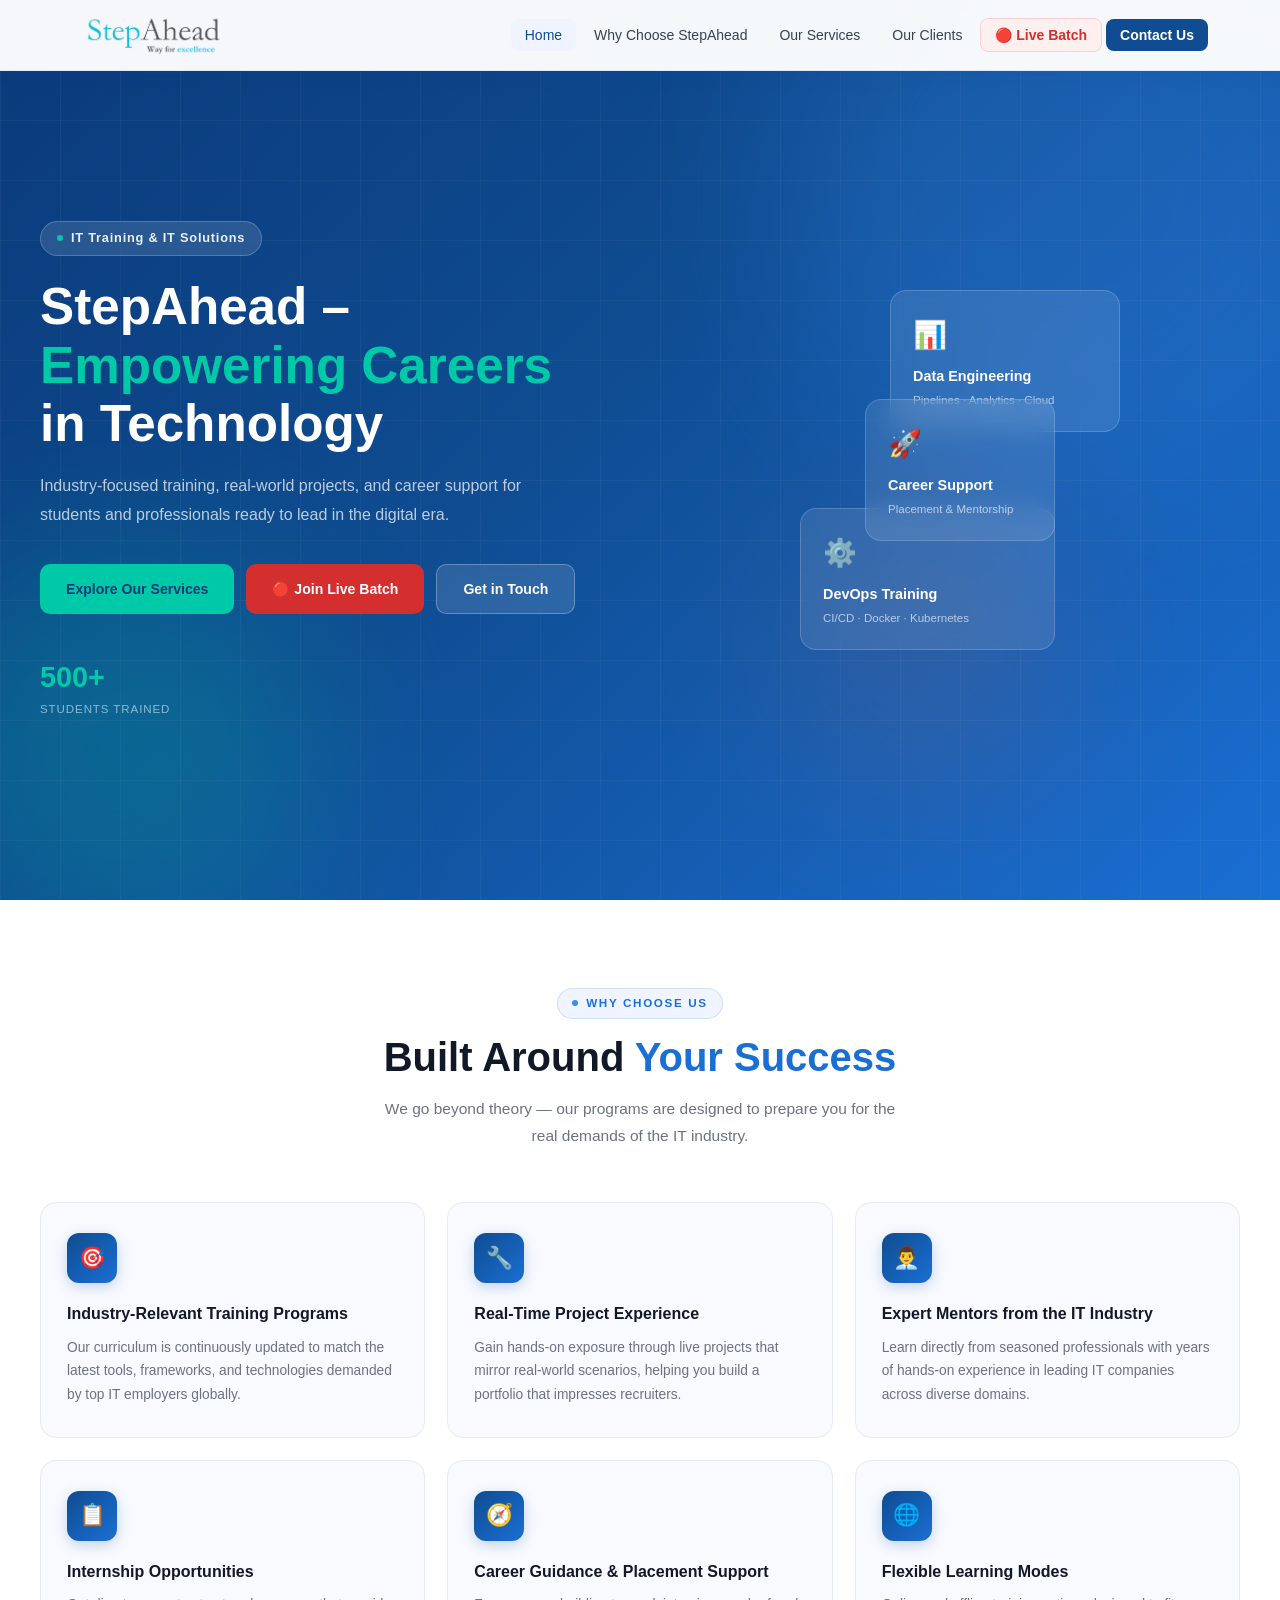
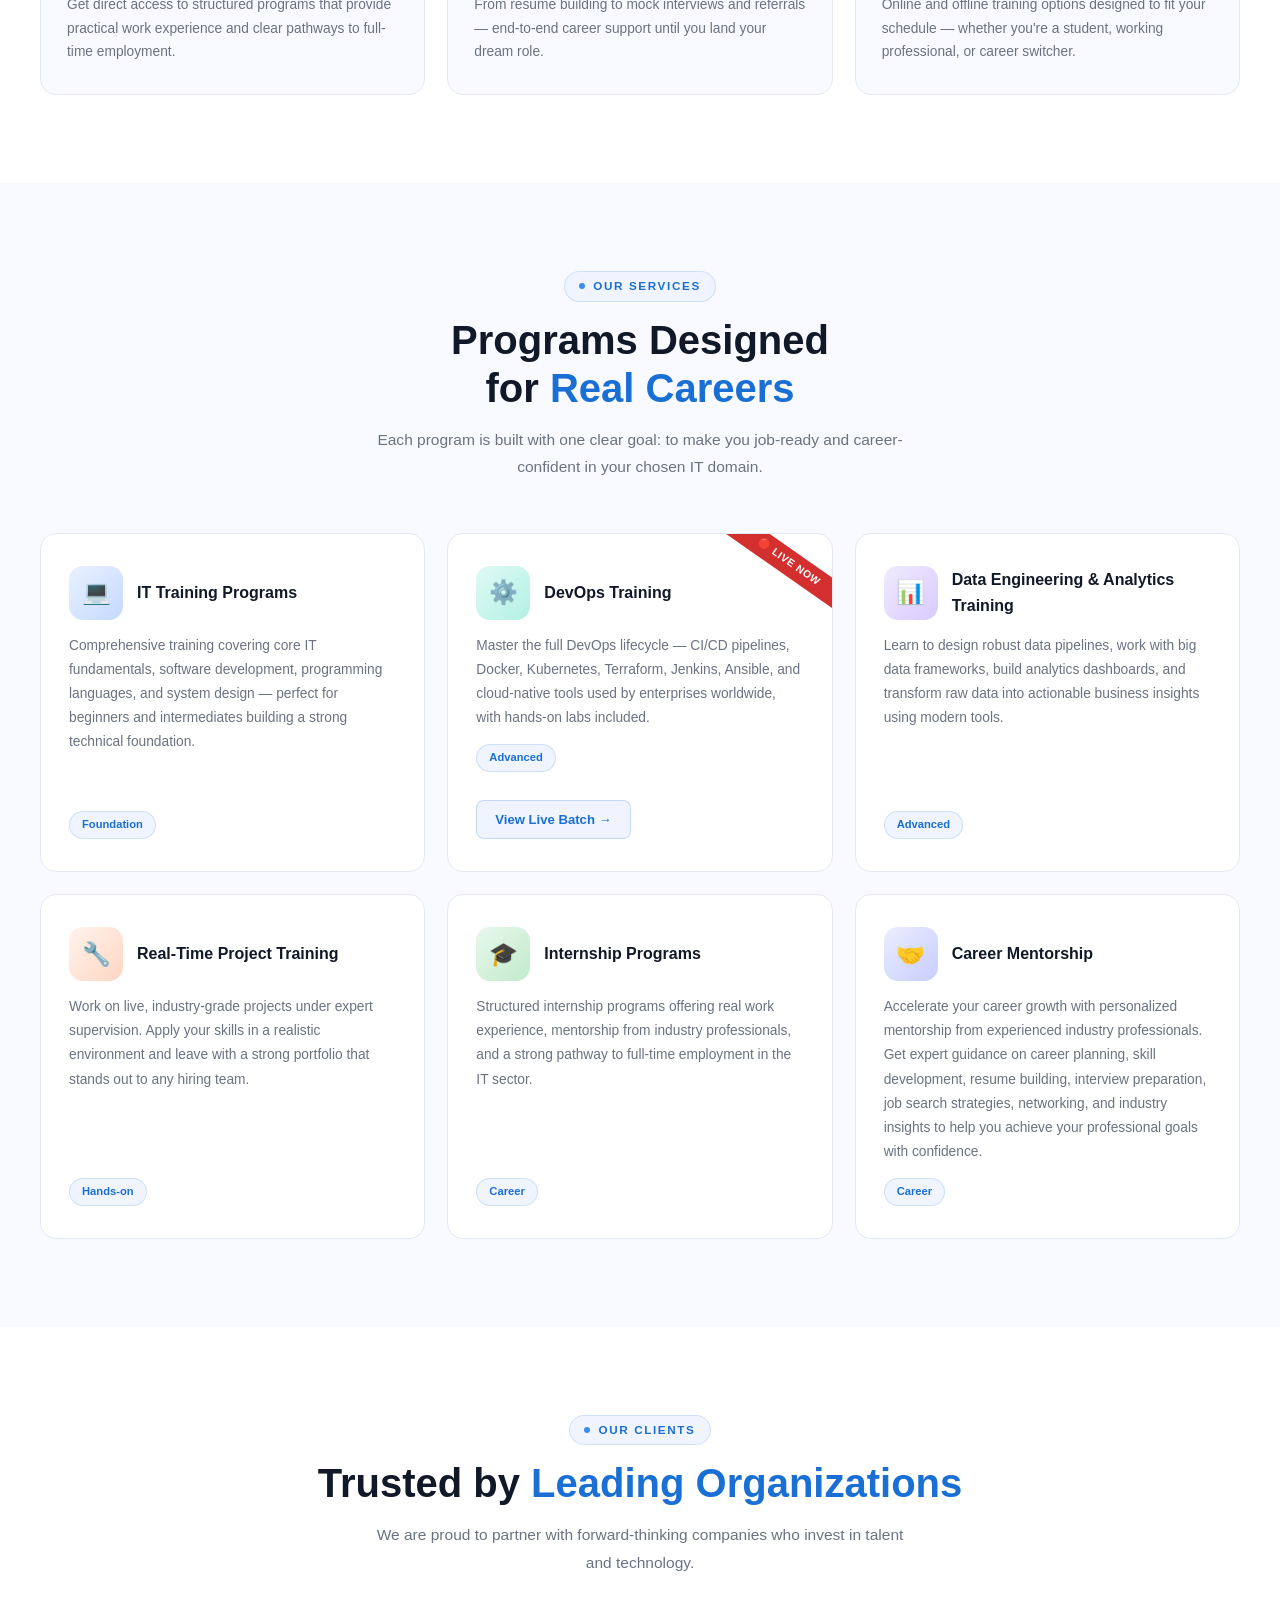
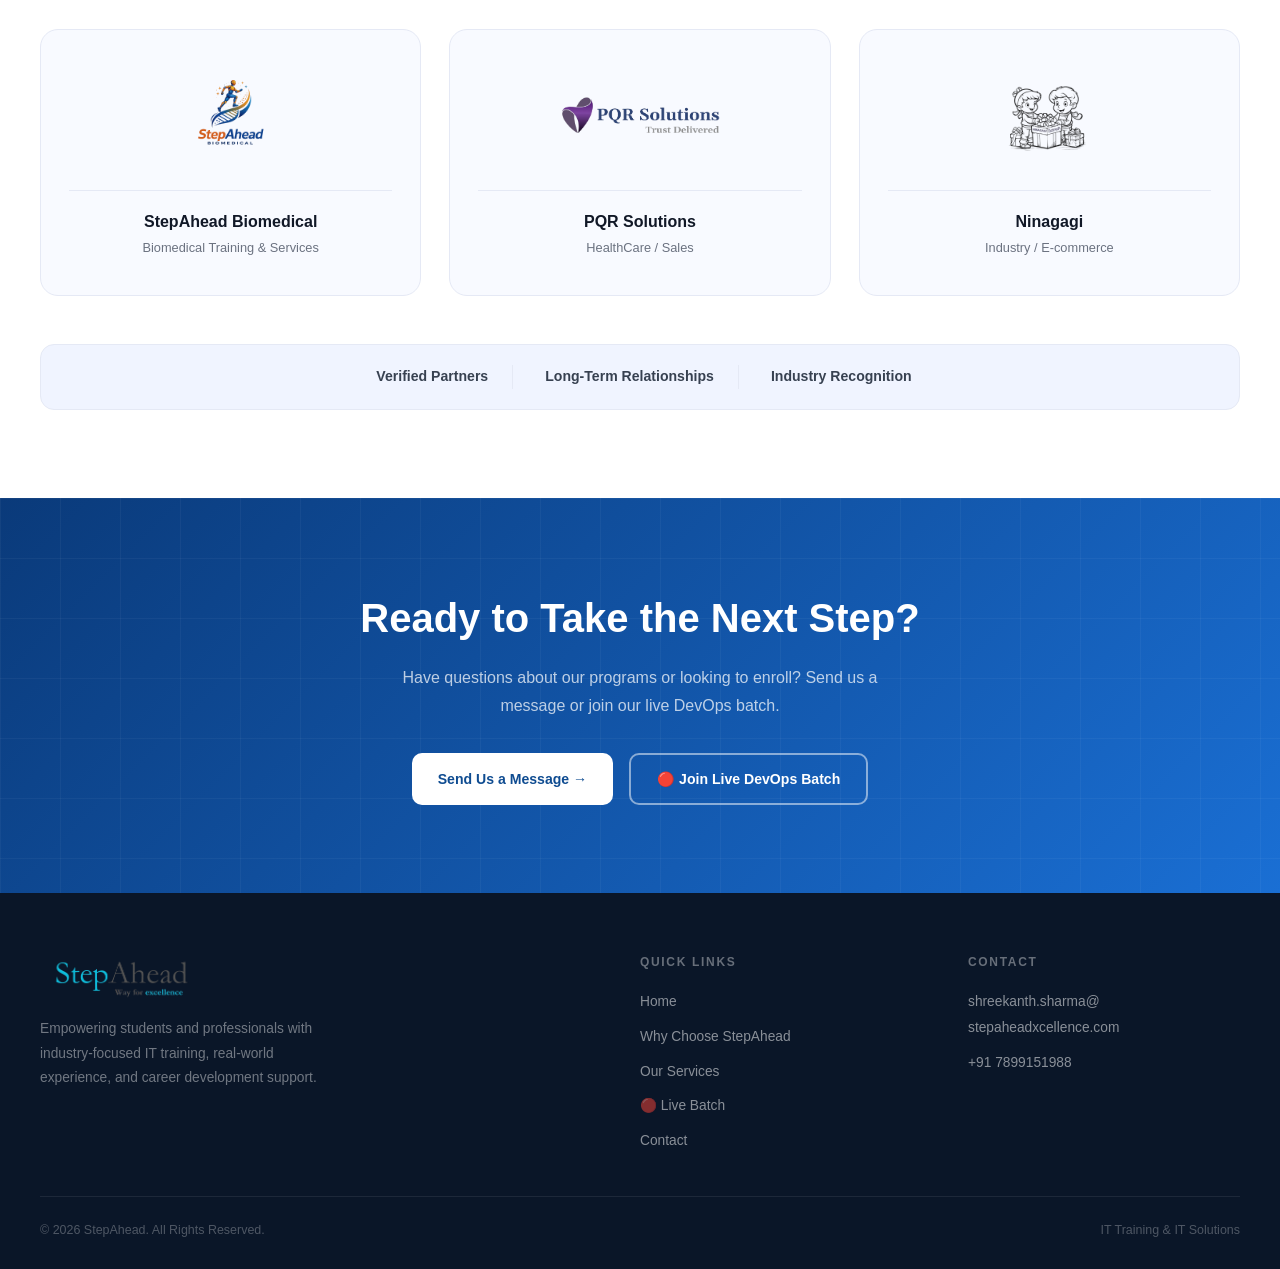
==== commit 9b9b0153: "Revise Career Mentorship description Updated the description for the Career Mentorship service to pr" ====
--- a/index.html
+++ b/index.html
@@ -125,7 +125,7 @@
           </div>
           <div class="service-card fade-up">
             <div class="service-header"><div class="service-icon-wrap si-indigo">&#129309;</div><h3>Career Mentorship</h3></div>
-            <p>One-on-one sessions with industry veterans covering career planning, skill gap analysis, interview preparation, resume reviews, and networking strategies tailored to your goals.</p>
+            <p>Accelerate your career growth with personalized mentorship from experienced industry professionals. Get expert guidance on career planning, skill development, resume building, interview preparation, job search strategies, networking, and industry insights to help you achieve your professional goals with confidence.</p>
             <span class="service-tag">Career</span>
           </div>
         </div>
